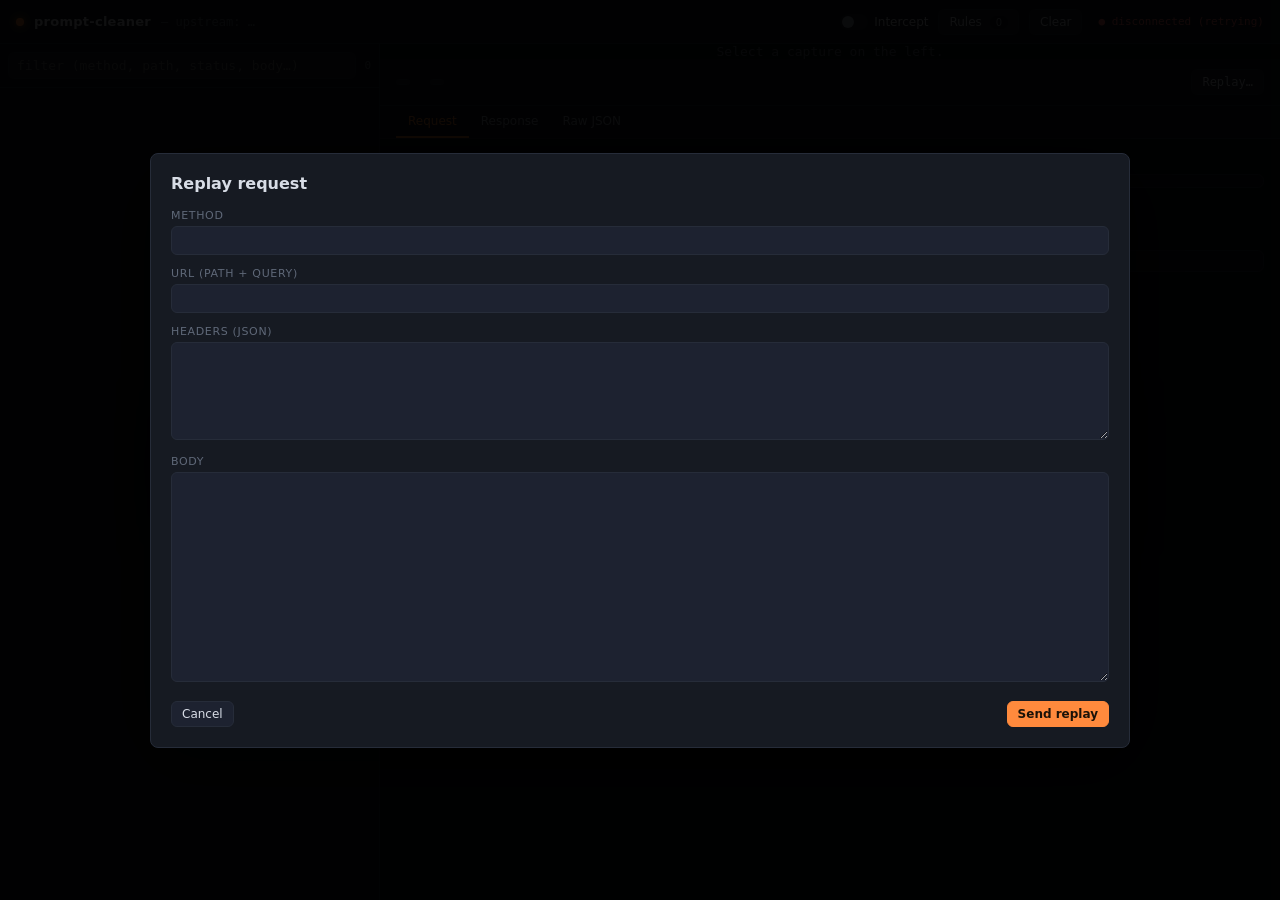
==== static/index.html @ 9fa51153 "Initial POC: Burp-like HTTP proxy for Claude Code Single-binary Go proxy that sits between Claude Co" ====
<!doctype html>
<html lang="en">
<head>
  <meta charset="utf-8">
  <meta name="viewport" content="width=device-width,initial-scale=1">
  <title>Prompt Cleaner — Claude Code Proxy</title>
  <link rel="stylesheet" href="style.css">
</head>
<body>

<header class="topbar">
  <div class="brand">
    <span class="dot"></span>
    <span class="title">prompt-cleaner</span>
    <span class="subtitle" id="upstream">— upstream: …</span>
  </div>
  <div class="toolbar">
    <label class="switch">
      <input type="checkbox" id="intercept-toggle">
      <span class="slider"></span>
      <span class="label">Intercept</span>
    </label>
    <button id="rules-btn" class="btn">Rules <span class="pill" id="rules-count">0</span></button>
    <button id="clear-btn" class="btn">Clear</button>
    <span class="status" id="conn-status">connecting…</span>
  </div>
</header>

<main class="main">
  <aside class="list-pane">
    <div class="list-toolbar">
      <input id="filter" class="filter" placeholder="filter (method, path, status, body…)">
      <span class="count" id="capture-count">0</span>
    </div>
    <ol id="captures" class="captures"></ol>
  </aside>

  <section class="detail-pane">
    <div class="empty" id="empty-pane">Select a capture on the left.</div>
    <div class="detail" id="detail-pane" hidden>
      <div class="detail-head">
        <span class="badge method" id="d-method"></span>
        <span class="d-url" id="d-url"></span>
        <span class="badge status" id="d-status"></span>
        <span class="d-time" id="d-time"></span>
        <span class="grow"></span>
        <button id="replay-btn" class="btn">Replay…</button>
      </div>
      <div class="tabs">
        <button data-tab="req" class="tab active">Request</button>
        <button data-tab="resp" class="tab">Response</button>
        <button data-tab="raw" class="tab">Raw JSON</button>
      </div>
      <div class="tab-content">
        <div class="tab-pane" id="tab-req">
          <h3>Request line</h3>
          <pre class="code line" id="req-line"></pre>
          <h3>Headers <span class="muted" id="req-headers-count"></span></h3>
          <table class="kv" id="req-headers"></table>
          <h3>Body <span class="muted" id="req-body-info"></span></h3>
          <pre class="code body" id="req-body"></pre>
        </div>
        <div class="tab-pane" id="tab-resp" hidden>
          <h3>Status</h3>
          <pre class="code line" id="resp-line"></pre>
          <h3>Headers <span class="muted" id="resp-headers-count"></span></h3>
          <table class="kv" id="resp-headers"></table>
          <h3>Body / Stream <span class="muted" id="resp-body-info"></span></h3>
          <pre class="code body" id="resp-body"></pre>
        </div>
        <div class="tab-pane" id="tab-raw" hidden>
          <pre class="code body" id="raw-json"></pre>
        </div>
      </div>
    </div>
  </section>
</main>

<!-- Intercept modal -->
<div class="modal" id="intercept-modal" hidden>
  <div class="modal-content wide">
    <div class="modal-head">
      <h2>Intercepted request</h2>
      <span class="modal-id" id="im-id"></span>
    </div>
    <div class="field">
      <label>URL (path + query)</label>
      <input type="text" id="im-url">
    </div>
    <div class="field">
      <label>Headers (JSON object: name → [values])</label>
      <textarea id="im-headers" rows="6" class="code"></textarea>
    </div>
    <div class="field">
      <label>Body</label>
      <textarea id="im-body" rows="16" class="code"></textarea>
    </div>
    <div class="modal-actions">
      <button id="im-drop" class="btn danger">Drop</button>
      <span class="grow"></span>
      <button id="im-forward-orig" class="btn">Forward unchanged</button>
      <button id="im-forward-mod" class="btn primary">Forward modified</button>
    </div>
  </div>
</div>

<!-- Rules modal -->
<div class="modal" id="rules-modal" hidden>
  <div class="modal-content wide">
    <div class="modal-head">
      <h2>Match &amp; Replace Rules</h2>
      <span class="muted">Regex applied at proxy time. Body rules apply per-chunk for streaming responses.</span>
    </div>
    <table class="rules-table" id="rules-table">
      <thead>
        <tr>
          <th></th><th>Name</th><th>Phase</th><th>Target</th><th>Header</th><th>Match (regex)</th><th>Replacement</th><th></th>
        </tr>
      </thead>
      <tbody id="rules-body"></tbody>
    </table>
    <div class="modal-actions">
      <button id="rules-add" class="btn">+ Add rule</button>
      <span class="grow"></span>
      <button id="rules-cancel" class="btn">Cancel</button>
      <button id="rules-save" class="btn primary">Save</button>
    </div>
  </div>
</div>

<!-- Replay modal -->
<div class="modal" id="replay-modal" hidden>
  <div class="modal-content wide">
    <div class="modal-head">
      <h2>Replay request</h2>
      <span class="modal-id" id="rm-from"></span>
    </div>
    <div class="field">
      <label>Method</label>
      <input type="text" id="rm-method">
    </div>
    <div class="field">
      <label>URL (path + query)</label>
      <input type="text" id="rm-url">
    </div>
    <div class="field">
      <label>Headers (JSON)</label>
      <textarea id="rm-headers" rows="6" class="code"></textarea>
    </div>
    <div class="field">
      <label>Body</label>
      <textarea id="rm-body" rows="14" class="code"></textarea>
    </div>
    <div class="modal-actions">
      <button id="rm-cancel" class="btn">Cancel</button>
      <span class="grow"></span>
      <button id="rm-send" class="btn primary">Send replay</button>
    </div>
  </div>
</div>

<div id="toast-container"></div>

<script src="app.js"></script>
</body>
</html>
---- static/style.css ----
:root {
  --bg: #0e1014;
  --bg-2: #161a22;
  --bg-3: #1d2230;
  --bg-hl: #2a3142;
  --fg: #d8dde6;
  --fg-2: #98a0b0;
  --fg-3: #5f6878;
  --accent: #ff8a3d;
  --accent-2: #ffb37a;
  --green: #65d68f;
  --red: #ff6b6b;
  --yellow: #ffcc66;
  --blue: #6db4ff;
  --purple: #b48bff;
  --border: #262c39;
  --radius: 6px;
  --mono: ui-monospace, "JetBrains Mono", "Fira Code", Menlo, Consolas, monospace;
  --sans: -apple-system, BlinkMacSystemFont, "Segoe UI", Inter, system-ui, sans-serif;
}

* { box-sizing: border-box; }

html, body {
  margin: 0;
  padding: 0;
  background: var(--bg);
  color: var(--fg);
  font-family: var(--sans);
  font-size: 13px;
  height: 100vh;
  overflow: hidden;
}

button, input, textarea, select {
  font-family: inherit;
  font-size: inherit;
  color: inherit;
}

a { color: var(--accent); }

/* ───────── Topbar ───────── */
.topbar {
  display: flex;
  align-items: center;
  justify-content: space-between;
  padding: 8px 16px;
  background: var(--bg-2);
  border-bottom: 1px solid var(--border);
  height: 44px;
}

.brand {
  display: flex;
  align-items: center;
  gap: 10px;
}

.brand .dot {
  width: 8px; height: 8px;
  border-radius: 50%;
  background: var(--accent);
  box-shadow: 0 0 8px var(--accent);
}

.brand .title {
  font-weight: 600;
  letter-spacing: 0.02em;
}

.brand .subtitle {
  color: var(--fg-3);
  font-family: var(--mono);
  font-size: 12px;
}

.toolbar {
  display: flex;
  align-items: center;
  gap: 10px;
}

.status {
  font-family: var(--mono);
  font-size: 11px;
  color: var(--fg-3);
  padding-left: 6px;
}
.status.ok { color: var(--green); }
.status.err { color: var(--red); }

.btn {
  background: var(--bg-3);
  color: var(--fg);
  border: 1px solid var(--border);
  padding: 5px 10px;
  border-radius: var(--radius);
  cursor: pointer;
  font-size: 12px;
  transition: background 80ms, border 80ms;
}
.btn:hover { background: var(--bg-hl); }
.btn.primary {
  background: var(--accent);
  color: #1a1208;
  border-color: var(--accent);
  font-weight: 600;
}
.btn.primary:hover { background: var(--accent-2); }
.btn.danger {
  background: transparent;
  color: var(--red);
  border-color: var(--red);
}
.btn.danger:hover { background: rgba(255,107,107,0.1); }

.pill {
  display: inline-block;
  min-width: 18px;
  padding: 1px 6px;
  margin-left: 4px;
  background: var(--bg-2);
  border-radius: 9px;
  font-size: 10px;
  color: var(--fg-2);
  text-align: center;
}

/* switch */
.switch {
  display: inline-flex;
  align-items: center;
  cursor: pointer;
  gap: 6px;
  user-select: none;
}
.switch input { display: none; }
.switch .slider {
  width: 28px; height: 16px;
  background: var(--bg-3);
  border-radius: 16px;
  position: relative;
  transition: background 120ms;
}
.switch .slider::after {
  content: "";
  width: 12px; height: 12px;
  background: var(--fg-2);
  border-radius: 50%;
  position: absolute;
  top: 2px; left: 2px;
  transition: transform 120ms, background 120ms;
}
.switch input:checked + .slider { background: var(--accent); }
.switch input:checked + .slider::after {
  transform: translateX(12px);
  background: #1a1208;
}
.switch .label { font-size: 12px; }

/* ───────── Main layout ───────── */
.main {
  display: grid;
  grid-template-columns: 380px 1fr;
  height: calc(100vh - 44px);
}

.list-pane {
  border-right: 1px solid var(--border);
  background: var(--bg-2);
  display: flex;
  flex-direction: column;
  overflow: hidden;
}

.list-toolbar {
  padding: 8px;
  border-bottom: 1px solid var(--border);
  display: flex;
  align-items: center;
  gap: 8px;
}

.filter {
  flex: 1;
  background: var(--bg-3);
  border: 1px solid var(--border);
  border-radius: var(--radius);
  padding: 5px 8px;
  outline: none;
  font-family: var(--mono);
}
.filter:focus { border-color: var(--accent); }

.count {
  font-family: var(--mono);
  color: var(--fg-3);
  font-size: 11px;
}

.captures {
  list-style: none;
  margin: 0;
  padding: 0;
  overflow-y: auto;
  flex: 1;
}

.captures li {
  padding: 8px 10px;
  border-bottom: 1px solid var(--border);
  cursor: pointer;
  font-family: var(--mono);
  font-size: 12px;
  display: grid;
  grid-template-columns: 50px 1fr 60px;
  gap: 8px;
  align-items: center;
  transition: background 60ms;
}

.captures li:hover { background: var(--bg-3); }
.captures li.selected { background: var(--bg-hl); }

.captures .method {
  color: var(--blue);
  font-weight: 600;
}

.captures .path {
  white-space: nowrap;
  overflow: hidden;
  text-overflow: ellipsis;
}

.captures .meta {
  font-size: 11px;
  color: var(--fg-3);
  text-align: right;
}

.captures .st-completed   { color: var(--green); }
.captures .st-streaming   { color: var(--blue); }
.captures .st-forwarded   { color: var(--blue); }
.captures .st-intercepted { color: var(--yellow); }
.captures .st-pending     { color: var(--fg-2); }
.captures .st-errored     { color: var(--red); }
.captures .st-dropped     { color: var(--fg-3); }
.captures li.modified::after {
  content: "✎";
  color: var(--accent);
  margin-left: 4px;
}
.captures li.replay::before {
  content: "↻ ";
  color: var(--purple);
}

/* ───────── Detail pane ───────── */
.detail-pane {
  background: var(--bg);
  overflow: hidden;
  display: flex;
  flex-direction: column;
}

.empty {
  margin: auto;
  color: var(--fg-3);
  font-family: var(--mono);
}

.detail {
  display: flex;
  flex-direction: column;
  height: 100%;
}

.detail-head {
  display: flex;
  align-items: center;
  gap: 10px;
  padding: 10px 16px;
  border-bottom: 1px solid var(--border);
  background: var(--bg-2);
  font-family: var(--mono);
}

.badge {
  padding: 2px 6px;
  border-radius: 3px;
  font-size: 11px;
  background: var(--bg-3);
  border: 1px solid var(--border);
}
.badge.method { color: var(--blue); }

.d-url {
  font-family: var(--mono);
  color: var(--fg);
  white-space: nowrap;
  overflow: hidden;
  text-overflow: ellipsis;
  max-width: 60%;
}

.d-time {
  color: var(--fg-3);
  font-size: 11px;
  font-family: var(--mono);
}

.grow { flex: 1; }

.tabs {
  display: flex;
  gap: 0;
  padding: 0 16px;
  border-bottom: 1px solid var(--border);
  background: var(--bg-2);
}

.tab {
  background: transparent;
  border: none;
  color: var(--fg-2);
  padding: 8px 12px;
  cursor: pointer;
  border-bottom: 2px solid transparent;
  font-size: 12px;
}
.tab:hover { color: var(--fg); }
.tab.active {
  color: var(--accent);
  border-bottom-color: var(--accent);
}

.tab-content {
  overflow-y: auto;
  flex: 1;
  padding: 16px;
}

.tab-pane h3 {
  margin: 12px 0 6px 0;
  font-size: 11px;
  text-transform: uppercase;
  letter-spacing: 0.08em;
  color: var(--fg-3);
}
.tab-pane h3:first-child { margin-top: 0; }

.code {
  font-family: var(--mono);
  font-size: 12px;
  background: var(--bg-2);
  border: 1px solid var(--border);
  border-radius: var(--radius);
  padding: 10px;
  margin: 0;
  white-space: pre-wrap;
  word-break: break-word;
  color: var(--fg);
  overflow-x: auto;
}
.code.line {
  padding: 6px 10px;
  white-space: nowrap;
  overflow-x: auto;
}
.code.body {
  max-height: 600px;
  overflow: auto;
}

.kv {
  width: 100%;
  border-collapse: collapse;
  font-family: var(--mono);
  font-size: 12px;
}
.kv td {
  padding: 3px 8px;
  border-bottom: 1px solid var(--border);
  vertical-align: top;
}
.kv td.k {
  color: var(--fg-2);
  white-space: nowrap;
  width: 1%;
}
.kv td.v {
  color: var(--fg);
  word-break: break-all;
}

.muted { color: var(--fg-3); font-size: 11px; font-weight: normal; font-family: var(--mono); margin-left: 6px; }

/* JSON syntax highlight (lightweight) */
.json-key   { color: var(--blue); }
.json-str   { color: var(--green); }
.json-num   { color: var(--yellow); }
.json-bool  { color: var(--purple); }
.json-null  { color: var(--fg-3); }

/* SSE event highlighting */
.sse-event-line  { color: var(--accent); }
.sse-data-line   { color: var(--fg); }
.sse-comment     { color: var(--fg-3); }

/* ───────── Modal ───────── */
.modal {
  position: fixed;
  inset: 0;
  background: rgba(0,0,0,0.6);
  display: flex;
  align-items: center;
  justify-content: center;
  z-index: 100;
}

.modal-content {
  background: var(--bg-2);
  border: 1px solid var(--border);
  border-radius: 8px;
  padding: 20px;
  width: 90%;
  max-width: 720px;
  max-height: 90vh;
  overflow-y: auto;
  box-shadow: 0 16px 64px rgba(0,0,0,0.5);
}
.modal-content.wide { max-width: 980px; }

.modal-head {
  display: flex;
  align-items: baseline;
  gap: 10px;
  margin-bottom: 16px;
}

.modal-head h2 {
  margin: 0;
  font-size: 16px;
}

.modal-id {
  font-family: var(--mono);
  font-size: 12px;
  color: var(--fg-3);
}

.field { margin-bottom: 12px; }
.field label {
  display: block;
  font-size: 11px;
  color: var(--fg-3);
  text-transform: uppercase;
  letter-spacing: 0.06em;
  margin-bottom: 4px;
}
.field input, .field textarea {
  width: 100%;
  background: var(--bg-3);
  border: 1px solid var(--border);
  border-radius: var(--radius);
  padding: 6px 8px;
  outline: none;
}
.field input:focus, .field textarea:focus { border-color: var(--accent); }
.field textarea.code { font-family: var(--mono); font-size: 12px; }

.modal-actions {
  display: flex;
  gap: 8px;
  margin-top: 16px;
  align-items: center;
}

/* Rules table */
.rules-table {
  width: 100%;
  border-collapse: collapse;
  font-family: var(--mono);
  font-size: 12px;
  margin-bottom: 8px;
}
.rules-table th, .rules-table td {
  padding: 6px 4px;
  border-bottom: 1px solid var(--border);
  text-align: left;
  vertical-align: top;
}
.rules-table th {
  color: var(--fg-3);
  font-weight: normal;
  font-size: 11px;
  text-transform: uppercase;
}
.rules-table input, .rules-table select {
  background: var(--bg-3);
  border: 1px solid var(--border);
  border-radius: 4px;
  padding: 3px 6px;
  width: 100%;
  outline: none;
}
.rules-table input:focus, .rules-table select:focus { border-color: var(--accent); }
.rules-table .icon-btn {
  background: transparent;
  border: none;
  color: var(--fg-3);
  cursor: pointer;
  padding: 4px 6px;
  font-size: 14px;
}
.rules-table .icon-btn:hover { color: var(--red); }

/* Toast */
#toast-container {
  position: fixed;
  bottom: 16px;
  right: 16px;
  display: flex;
  flex-direction: column;
  gap: 8px;
  z-index: 200;
}
.toast {
  background: var(--bg-2);
  border: 1px solid var(--border);
  border-left: 3px solid var(--accent);
  border-radius: var(--radius);
  padding: 8px 12px;
  font-family: var(--mono);
  font-size: 12px;
  min-width: 200px;
  animation: slideIn 200ms;
}
.toast.error { border-left-color: var(--red); }
.toast.ok    { border-left-color: var(--green); }
@keyframes slideIn { from { transform: translateX(20px); opacity: 0; } }

/* Scrollbar */
::-webkit-scrollbar { width: 10px; height: 10px; }
::-webkit-scrollbar-track { background: var(--bg); }
::-webkit-scrollbar-thumb { background: var(--bg-3); border-radius: 5px; }
::-webkit-scrollbar-thumb:hover { background: var(--bg-hl); }
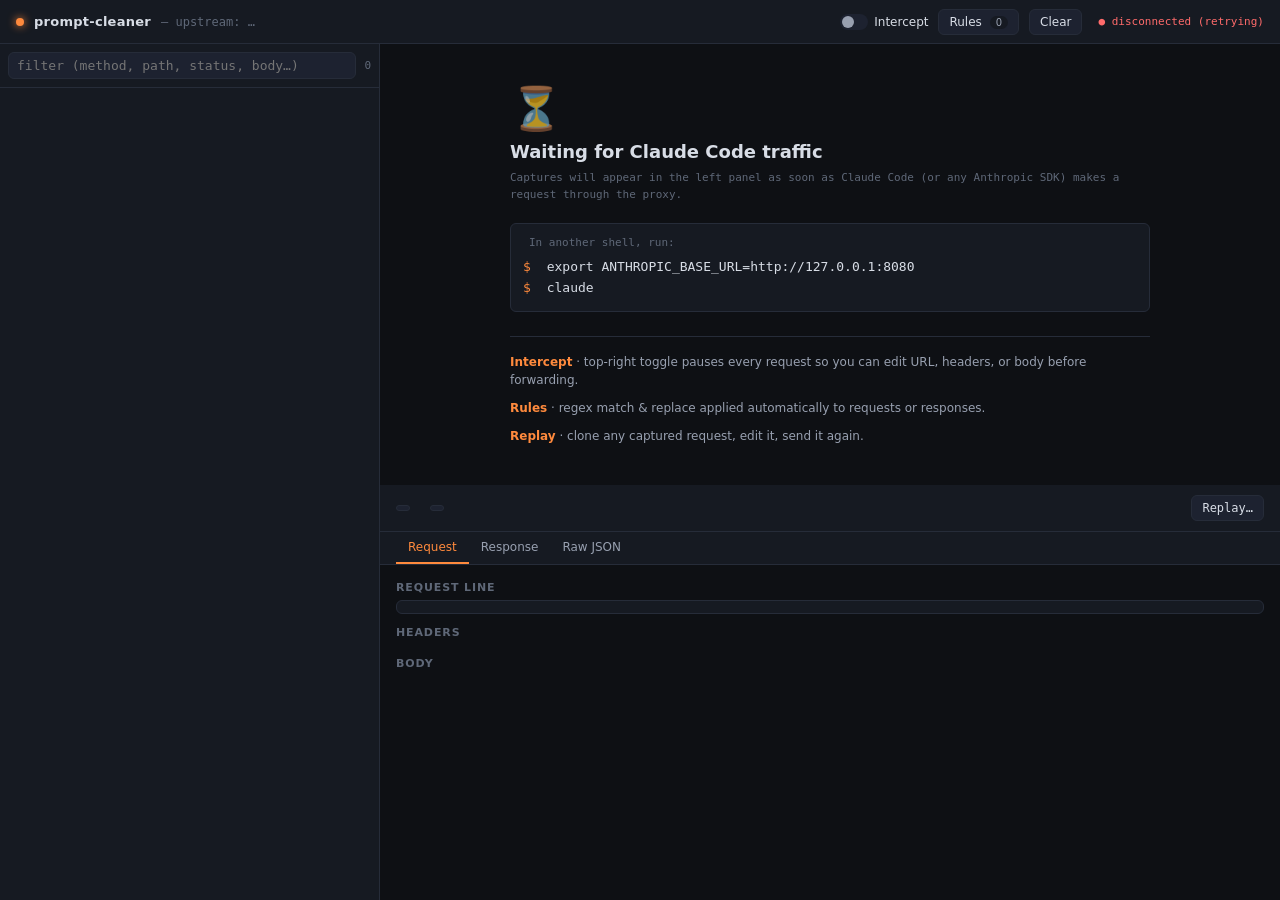
==== commit 534e15e9: "Structured Messages-body editor + empty-state polish The intercept and replay modals now decompose A" ====
--- a/static/index.html
+++ b/static/index.html
@@ -36,7 +36,23 @@
   </aside>
 
   <section class="detail-pane">
-    <div class="empty" id="empty-pane">Select a capture on the left.</div>
+    <div class="empty" id="empty-pane">
+      <div class="empty-inner">
+        <div class="empty-icon">⏳</div>
+        <h2>Waiting for Claude Code traffic</h2>
+        <p class="muted">Captures will appear in the left panel as soon as Claude Code (or any Anthropic SDK) makes a request through the proxy.</p>
+        <div class="empty-cmd">
+          <span class="muted">In another shell, run:</span>
+          <pre class="code line"><span class="empty-prompt">$</span> export ANTHROPIC_BASE_URL=<span id="empty-proxy-url">http://127.0.0.1:8080</span>
+<span class="empty-prompt">$</span> claude</pre>
+        </div>
+        <div class="empty-hints">
+          <div class="hint"><b>Intercept</b> · top-right toggle pauses every request so you can edit URL, headers, or body before forwarding.</div>
+          <div class="hint"><b>Rules</b> · regex match &amp; replace applied automatically to requests or responses.</div>
+          <div class="hint"><b>Replay</b> · clone any captured request, edit it, send it again.</div>
+        </div>
+      </div>
+    </div>
     <div class="detail" id="detail-pane" hidden>
       <div class="detail-head">
         <span class="badge method" id="d-method"></span>
@@ -58,7 +74,7 @@
           <h3>Headers <span class="muted" id="req-headers-count"></span></h3>
           <table class="kv" id="req-headers"></table>
           <h3>Body <span class="muted" id="req-body-info"></span></h3>
-          <pre class="code body" id="req-body"></pre>
+          <div id="req-body-structured" class="body-view"></div>
         </div>
         <div class="tab-pane" id="tab-resp" hidden>
           <h3>Status</h3>
@@ -78,28 +94,87 @@
 
 <!-- Intercept modal -->
 <div class="modal" id="intercept-modal" hidden>
-  <div class="modal-content wide">
+  <div class="modal-content fullscreen">
     <div class="modal-head">
       <h2>Intercepted request</h2>
       <span class="modal-id" id="im-id"></span>
-    </div>
-    <div class="field">
-      <label>URL (path + query)</label>
-      <input type="text" id="im-url">
-    </div>
-    <div class="field">
-      <label>Headers (JSON object: name → [values])</label>
-      <textarea id="im-headers" rows="6" class="code"></textarea>
-    </div>
-    <div class="field">
-      <label>Body</label>
-      <textarea id="im-body" rows="16" class="code"></textarea>
-    </div>
+      <span class="grow"></span>
+      <div class="view-tabs" data-target="im">
+        <button class="view-tab active" data-view="structured">Structured</button>
+        <button class="view-tab" data-view="raw">Raw JSON</button>
+      </div>
+    </div>
+
+    <div class="modal-body-scroll">
+      <div class="field">
+        <label>URL (path + query)</label>
+        <input type="text" id="im-url">
+      </div>
+
+      <details class="collapsible">
+        <summary>Headers <span class="muted" id="im-headers-summary"></span></summary>
+        <textarea id="im-headers" rows="6" class="code"></textarea>
+      </details>
+
+      <div id="im-structured" class="body-editor"></div>
+      <div id="im-raw" class="body-editor" hidden>
+        <label>Body (raw JSON)</label>
+        <textarea id="im-body" rows="30" class="code"></textarea>
+      </div>
+    </div>
+
     <div class="modal-actions">
       <button id="im-drop" class="btn danger">Drop</button>
       <span class="grow"></span>
+      <span class="muted" id="im-validation"></span>
       <button id="im-forward-orig" class="btn">Forward unchanged</button>
       <button id="im-forward-mod" class="btn primary">Forward modified</button>
+    </div>
+  </div>
+</div>
+
+<!-- Replay modal -->
+<div class="modal" id="replay-modal" hidden>
+  <div class="modal-content fullscreen">
+    <div class="modal-head">
+      <h2>Replay request</h2>
+      <span class="modal-id" id="rm-from"></span>
+      <span class="grow"></span>
+      <div class="view-tabs" data-target="rm">
+        <button class="view-tab active" data-view="structured">Structured</button>
+        <button class="view-tab" data-view="raw">Raw JSON</button>
+      </div>
+    </div>
+
+    <div class="modal-body-scroll">
+      <div class="field-row">
+        <div class="field">
+          <label>Method</label>
+          <input type="text" id="rm-method">
+        </div>
+        <div class="field grow">
+          <label>URL (path + query)</label>
+          <input type="text" id="rm-url">
+        </div>
+      </div>
+
+      <details class="collapsible">
+        <summary>Headers <span class="muted" id="rm-headers-summary"></span></summary>
+        <textarea id="rm-headers" rows="6" class="code"></textarea>
+      </details>
+
+      <div id="rm-structured" class="body-editor"></div>
+      <div id="rm-raw" class="body-editor" hidden>
+        <label>Body (raw JSON)</label>
+        <textarea id="rm-body" rows="30" class="code"></textarea>
+      </div>
+    </div>
+
+    <div class="modal-actions">
+      <button id="rm-cancel" class="btn">Cancel</button>
+      <span class="grow"></span>
+      <span class="muted" id="rm-validation"></span>
+      <button id="rm-send" class="btn primary">Send replay</button>
     </div>
   </div>
 </div>
@@ -128,37 +203,6 @@
   </div>
 </div>
 
-<!-- Replay modal -->
-<div class="modal" id="replay-modal" hidden>
-  <div class="modal-content wide">
-    <div class="modal-head">
-      <h2>Replay request</h2>
-      <span class="modal-id" id="rm-from"></span>
-    </div>
-    <div class="field">
-      <label>Method</label>
-      <input type="text" id="rm-method">
-    </div>
-    <div class="field">
-      <label>URL (path + query)</label>
-      <input type="text" id="rm-url">
-    </div>
-    <div class="field">
-      <label>Headers (JSON)</label>
-      <textarea id="rm-headers" rows="6" class="code"></textarea>
-    </div>
-    <div class="field">
-      <label>Body</label>
-      <textarea id="rm-body" rows="14" class="code"></textarea>
-    </div>
-    <div class="modal-actions">
-      <button id="rm-cancel" class="btn">Cancel</button>
-      <span class="grow"></span>
-      <button id="rm-send" class="btn primary">Send replay</button>
-    </div>
-  </div>
-</div>
-
 <div id="toast-container"></div>
 
 <script src="app.js"></script>
--- a/static/style.css
+++ b/static/style.css
@@ -267,9 +267,59 @@
 
 .empty {
   margin: auto;
-  color: var(--fg-3);
-  font-family: var(--mono);
-}
+  color: var(--fg-2);
+  display: flex;
+  align-items: center;
+  justify-content: center;
+  padding: 40px;
+}
+.empty-inner {
+  max-width: 640px;
+  text-align: left;
+}
+.empty-icon {
+  font-size: 42px;
+  margin-bottom: 8px;
+  opacity: 0.7;
+}
+.empty-inner h2 {
+  margin: 0 0 8px 0;
+  font-size: 18px;
+  font-weight: 600;
+  color: var(--fg);
+}
+.empty-inner p { margin: 0 0 20px 0; line-height: 1.5; }
+.empty-cmd {
+  background: var(--bg-2);
+  border: 1px solid var(--border);
+  border-radius: var(--radius);
+  padding: 12px;
+  margin-bottom: 24px;
+}
+.empty-cmd .muted { display: block; margin-bottom: 8px; font-size: 11px; }
+.empty-cmd pre.code {
+  margin: 0;
+  background: transparent;
+  border: none;
+  padding: 0;
+  white-space: pre;
+  line-height: 1.6;
+  font-size: 13px;
+}
+.empty-prompt { color: var(--accent); user-select: none; margin-right: 8px; }
+.empty-hints {
+  display: flex;
+  flex-direction: column;
+  gap: 10px;
+  border-top: 1px solid var(--border);
+  padding-top: 16px;
+}
+.empty-hints .hint {
+  font-size: 12px;
+  color: var(--fg-2);
+  line-height: 1.5;
+}
+.empty-hints .hint b { color: var(--accent); font-weight: 600; }
 
 .detail {
   display: flex;
@@ -419,6 +469,7 @@
   justify-content: center;
   z-index: 100;
 }
+.modal[hidden] { display: none; }
 
 .modal-content {
   background: var(--bg-2);
@@ -432,6 +483,338 @@
   box-shadow: 0 16px 64px rgba(0,0,0,0.5);
 }
 .modal-content.wide { max-width: 980px; }
+.modal-content.fullscreen {
+  width: 96vw;
+  max-width: 1400px;
+  height: 94vh;
+  max-height: 94vh;
+  display: flex;
+  flex-direction: column;
+  padding: 16px 20px;
+  overflow: hidden;
+}
+.modal-content.fullscreen .modal-body-scroll {
+  flex: 1;
+  overflow-y: auto;
+  margin: 0 -20px;
+  padding: 0 20px;
+}
+.modal-content.fullscreen .modal-head {
+  margin-bottom: 12px;
+  flex-shrink: 0;
+}
+.modal-content.fullscreen .modal-actions {
+  margin-top: 12px;
+  padding-top: 12px;
+  border-top: 1px solid var(--border);
+  flex-shrink: 0;
+}
+
+.view-tabs {
+  display: inline-flex;
+  background: var(--bg-3);
+  border-radius: var(--radius);
+  padding: 2px;
+}
+.view-tab {
+  background: transparent;
+  border: none;
+  color: var(--fg-2);
+  padding: 4px 12px;
+  border-radius: 4px;
+  cursor: pointer;
+  font-size: 12px;
+}
+.view-tab:hover { color: var(--fg); }
+.view-tab.active {
+  background: var(--accent);
+  color: #1a1208;
+  font-weight: 600;
+}
+
+.field-row {
+  display: flex;
+  gap: 12px;
+  align-items: flex-end;
+}
+.field-row .field { margin-bottom: 12px; }
+.field-row .field.grow { flex: 1; }
+
+/* ───────── Structured body editor ───────── */
+.body-editor {
+  display: flex;
+  flex-direction: column;
+  gap: 12px;
+}
+
+.body-meta {
+  display: grid;
+  grid-template-columns: 2fr 1fr 1fr 1fr;
+  gap: 10px;
+  background: var(--bg-3);
+  border: 1px solid var(--border);
+  border-radius: var(--radius);
+  padding: 10px;
+}
+.body-meta label {
+  display: flex;
+  flex-direction: column;
+  gap: 4px;
+  font-size: 11px;
+  color: var(--fg-3);
+  text-transform: uppercase;
+  letter-spacing: 0.06em;
+}
+.body-meta input[type=text],
+.body-meta input[type=number] {
+  background: var(--bg-2);
+  border: 1px solid var(--border);
+  border-radius: 4px;
+  padding: 4px 6px;
+  outline: none;
+  font-family: var(--mono);
+  font-size: 12px;
+}
+.body-meta input:focus { border-color: var(--accent); }
+.body-meta label.inline {
+  flex-direction: row;
+  align-items: center;
+  gap: 6px;
+  text-transform: none;
+  letter-spacing: 0;
+  font-size: 12px;
+  color: var(--fg);
+}
+
+.collapsible {
+  background: var(--bg-3);
+  border: 1px solid var(--border);
+  border-radius: var(--radius);
+  margin-bottom: 12px;
+}
+.collapsible > summary {
+  padding: 8px 12px;
+  cursor: pointer;
+  font-size: 12px;
+  font-weight: 600;
+  user-select: none;
+  list-style: none;
+  display: flex;
+  align-items: center;
+  gap: 8px;
+}
+.collapsible > summary::-webkit-details-marker { display: none; }
+.collapsible > summary::before {
+  content: "▸";
+  color: var(--fg-3);
+  transition: transform 100ms;
+  font-size: 10px;
+  width: 10px;
+}
+.collapsible[open] > summary::before { transform: rotate(90deg); }
+.collapsible[open] > summary { border-bottom: 1px solid var(--border); }
+.collapsible > *:not(summary) {
+  padding: 12px;
+}
+.collapsible textarea {
+  width: 100%;
+  background: var(--bg-2);
+  border: 1px solid var(--border);
+  border-radius: 4px;
+  padding: 6px 8px;
+  outline: none;
+  resize: vertical;
+}
+.collapsible textarea:focus { border-color: var(--accent); }
+
+.system-blocks { display: flex; flex-direction: column; gap: 10px; }
+.system-block {
+  background: var(--bg-2);
+  border: 1px solid var(--border);
+  border-radius: 4px;
+  padding: 8px;
+}
+.system-block-head {
+  display: flex;
+  justify-content: space-between;
+  align-items: center;
+  margin-bottom: 6px;
+  font-size: 11px;
+  color: var(--fg-3);
+  font-family: var(--mono);
+}
+.system-block textarea {
+  width: 100%;
+  background: transparent;
+  border: none;
+  font-family: var(--mono);
+  font-size: 12px;
+  color: var(--fg);
+  outline: none;
+  resize: vertical;
+  min-height: 60px;
+}
+
+.messages-list { display: flex; flex-direction: column; gap: 12px; }
+
+.message-card {
+  background: var(--bg-2);
+  border: 1px solid var(--border);
+  border-radius: var(--radius);
+  overflow: hidden;
+}
+.message-card[data-role="user"] { border-left: 3px solid var(--blue); }
+.message-card[data-role="assistant"] { border-left: 3px solid var(--accent); }
+.message-card[data-role="system"] { border-left: 3px solid var(--purple); }
+
+.message-head {
+  display: flex;
+  align-items: center;
+  gap: 8px;
+  padding: 6px 10px;
+  background: var(--bg-3);
+  border-bottom: 1px solid var(--border);
+  font-family: var(--mono);
+  font-size: 11px;
+}
+.message-role {
+  font-weight: 600;
+  text-transform: uppercase;
+  letter-spacing: 0.06em;
+}
+.message-card[data-role="user"] .message-role { color: var(--blue); }
+.message-card[data-role="assistant"] .message-role { color: var(--accent); }
+.message-summary { color: var(--fg-3); }
+.message-actions { display: flex; gap: 4px; margin-left: auto; }
+.icon-btn {
+  background: transparent;
+  border: 1px solid var(--border);
+  color: var(--fg-2);
+  cursor: pointer;
+  padding: 2px 7px;
+  font-size: 11px;
+  border-radius: 4px;
+}
+.icon-btn:hover { color: var(--fg); background: var(--bg-hl); }
+.icon-btn.danger:hover { color: var(--red); border-color: var(--red); }
+
+.message-body { padding: 8px 10px; display: flex; flex-direction: column; gap: 8px; }
+
+.content-block {
+  background: var(--bg-3);
+  border: 1px solid var(--border);
+  border-radius: 4px;
+  overflow: hidden;
+}
+.content-block-head {
+  padding: 4px 8px;
+  background: var(--bg);
+  border-bottom: 1px solid var(--border);
+  font-family: var(--mono);
+  font-size: 10px;
+  color: var(--fg-3);
+  display: flex;
+  align-items: center;
+  gap: 6px;
+}
+.content-block-type {
+  font-weight: 600;
+  text-transform: uppercase;
+  letter-spacing: 0.04em;
+}
+.content-block-text {
+  color: var(--blue);
+}
+.content-block-tool_use {
+  color: var(--yellow);
+}
+.content-block-tool_result {
+  color: var(--green);
+}
+.content-block-thinking, .content-block-redacted_thinking {
+  color: var(--purple);
+}
+.content-block textarea {
+  width: 100%;
+  background: var(--bg-2);
+  border: none;
+  padding: 8px;
+  outline: none;
+  font-family: var(--mono);
+  font-size: 12px;
+  color: var(--fg);
+  resize: vertical;
+  min-height: 80px;
+  line-height: 1.45;
+}
+.content-block .raw-json {
+  background: var(--bg-2);
+  padding: 8px;
+  font-family: var(--mono);
+  font-size: 11px;
+  white-space: pre-wrap;
+  word-break: break-word;
+  max-height: 220px;
+  overflow: auto;
+  color: var(--fg-2);
+}
+.content-block .raw-edit {
+  width: 100%;
+  background: var(--bg-2);
+  border: none;
+  padding: 8px;
+  outline: none;
+  font-family: var(--mono);
+  font-size: 11px;
+  color: var(--fg-2);
+  resize: vertical;
+  min-height: 120px;
+}
+.content-block details summary {
+  padding: 4px 8px;
+  cursor: pointer;
+  font-size: 11px;
+  color: var(--fg-3);
+  list-style: none;
+}
+.content-block details summary::before {
+  content: "▸ ";
+}
+.content-block details[open] summary::before {
+  content: "▾ ";
+}
+
+.add-message-row {
+  display: flex;
+  gap: 6px;
+  margin-top: 4px;
+}
+
+.body-editor .raw-json-area {
+  width: 100%;
+  font-family: var(--mono);
+  font-size: 12px;
+  background: var(--bg-2);
+  border: 1px solid var(--border);
+  border-radius: var(--radius);
+  padding: 10px;
+  outline: none;
+  resize: vertical;
+}
+
+.body-view { display: flex; flex-direction: column; gap: 8px; }
+.body-view .collapsible { margin-bottom: 0; }
+.body-view .read-only-text {
+  background: var(--bg-2);
+  border: 1px solid var(--border);
+  border-radius: 4px;
+  padding: 8px;
+  font-family: var(--mono);
+  font-size: 12px;
+  white-space: pre-wrap;
+  word-break: break-word;
+  color: var(--fg);
+}
 
 .modal-head {
   display: flex;
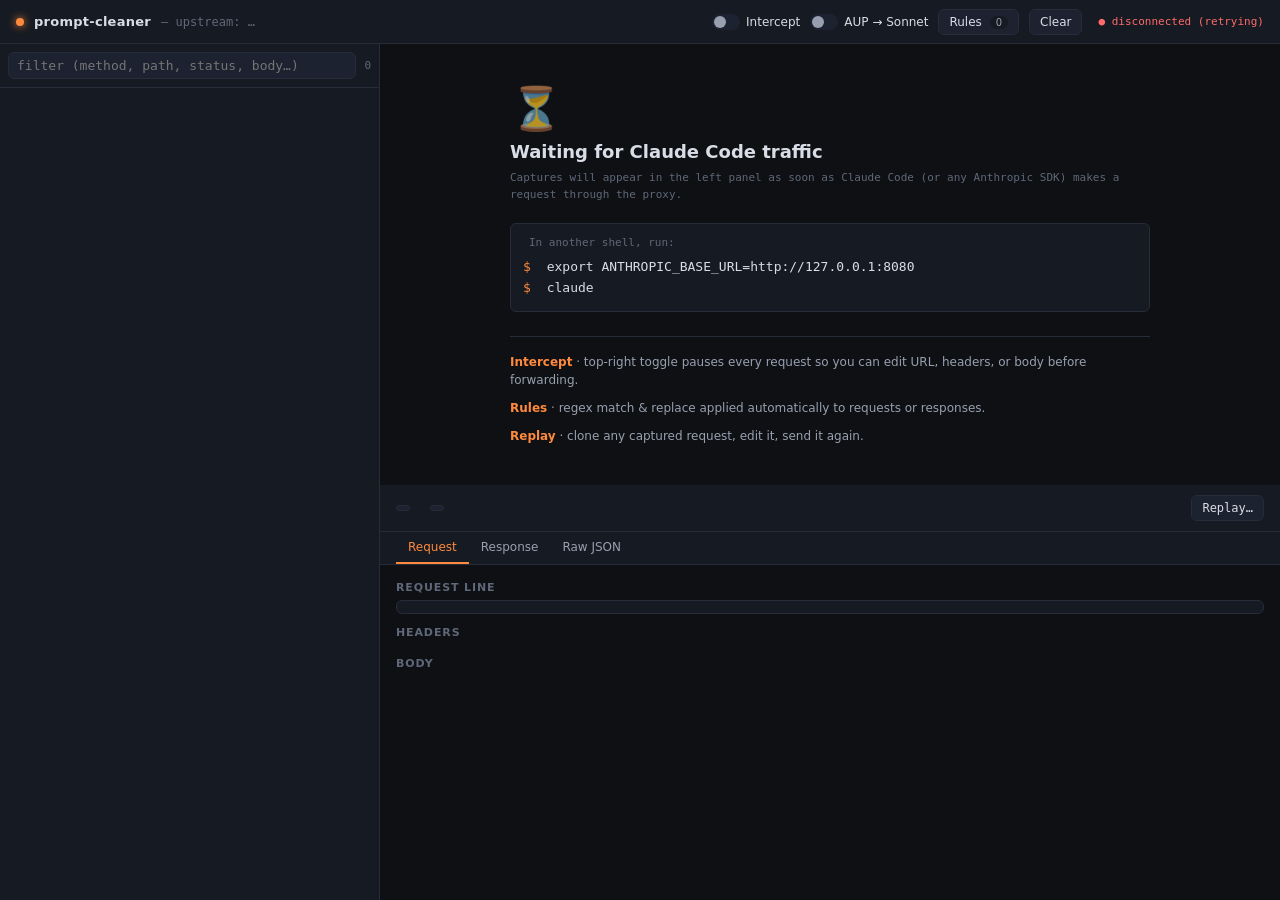
==== commit a12036a1: "Auto-fallback to Sonnet 4.6 on AUP refusal + UI polish When Anthropic's classifier returns stop_reas" ====
--- a/static/index.html
+++ b/static/index.html
@@ -19,6 +19,11 @@
       <input type="checkbox" id="intercept-toggle">
       <span class="slider"></span>
       <span class="label">Intercept</span>
+    </label>
+    <label class="switch" title="On AUP refusal, retry once with Sonnet 4.6">
+      <input type="checkbox" id="fallback-toggle">
+      <span class="slider"></span>
+      <span class="label">AUP → <span id="fallback-model-label">Sonnet</span></span>
     </label>
     <button id="rules-btn" class="btn">Rules <span class="pill" id="rules-count">0</span></button>
     <button id="clear-btn" class="btn">Clear</button>
--- a/static/style.css
+++ b/static/style.css
@@ -208,16 +208,43 @@
 }
 
 .captures li {
-  padding: 8px 10px;
+  padding: 5px 10px;
   border-bottom: 1px solid var(--border);
   cursor: pointer;
   font-family: var(--mono);
   font-size: 12px;
   display: grid;
-  grid-template-columns: 50px 1fr 60px;
-  gap: 8px;
+  grid-template-columns: 44px 1fr auto;
+  grid-template-rows: auto auto;
+  gap: 0 8px;
   align-items: center;
   transition: background 60ms;
+  line-height: 1.35;
+}
+.captures li .method {
+  grid-column: 1;
+  grid-row: 1 / span 2;
+  align-self: center;
+}
+.captures li .path {
+  grid-column: 2;
+  grid-row: 1;
+}
+.captures li .meta {
+  grid-column: 3;
+  grid-row: 1;
+  font-size: 11px;
+  text-align: right;
+  white-space: nowrap;
+}
+.captures li .sub {
+  grid-column: 2 / span 2;
+  grid-row: 2;
+  font-size: 10px;
+  color: var(--fg-3);
+  white-space: nowrap;
+  overflow: hidden;
+  text-overflow: ellipsis;
 }
 
 .captures li:hover { background: var(--bg-3); }
@@ -235,9 +262,7 @@
 }
 
 .captures .meta {
-  font-size: 11px;
-  color: var(--fg-3);
-  text-align: right;
+  color: var(--fg-3);
 }
 
 .captures .st-completed   { color: var(--green); }
@@ -247,6 +272,39 @@
 .captures .st-pending     { color: var(--fg-2); }
 .captures .st-errored     { color: var(--red); }
 .captures .st-dropped     { color: var(--fg-3); }
+.captures .st-aup_refused { color: var(--red); font-weight: 600; }
+
+/* AUP refusal: bright red background tint, left bar */
+.captures li.aup-refused {
+  background: rgba(255, 107, 107, 0.10);
+  border-left: 3px solid var(--red);
+}
+.captures li.aup-refused .method { color: var(--red); }
+.captures li.aup-refused.selected { background: rgba(255, 107, 107, 0.22); }
+
+/* Fallback that succeeded: amber/orange tint */
+.captures li.fallback-saved {
+  background: rgba(255, 179, 122, 0.08);
+  border-left: 3px solid var(--accent);
+}
+.captures li.fallback-saved .method { color: var(--accent); }
+.captures li.fallback-saved.selected { background: rgba(255, 179, 122, 0.20); }
+.captures li.fallback-saved::before {
+  content: "⤴ ";
+  color: var(--accent);
+}
+/* Fallback that itself failed (4xx/5xx or Sonnet also refused): purple tint */
+.captures li.fallback-failed {
+  background: rgba(180, 139, 255, 0.08);
+  border-left: 3px solid var(--purple);
+}
+.captures li.fallback-failed .method { color: var(--purple); }
+.captures li.fallback-failed.selected { background: rgba(180, 139, 255, 0.20); }
+.captures li.fallback-failed::before {
+  content: "⤴ ";
+  color: var(--purple);
+}
+
 .captures li.modified::after {
   content: "✎";
   color: var(--accent);
@@ -424,6 +482,27 @@
   overflow: auto;
 }
 
+.header-controls {
+  display: flex;
+  gap: 6px;
+  margin-bottom: 6px;
+}
+.btn-tiny {
+  background: var(--bg-3);
+  border: 1px solid var(--border);
+  color: var(--fg-2);
+  font-size: 10px;
+  padding: 2px 7px;
+  border-radius: 3px;
+  cursor: pointer;
+  font-family: var(--mono);
+}
+.btn-tiny:hover { background: var(--bg-hl); color: var(--fg); }
+.kv td.v.secret {
+  color: var(--yellow);
+  font-style: italic;
+  user-select: none;
+}
 .kv {
   width: 100%;
   border-collapse: collapse;
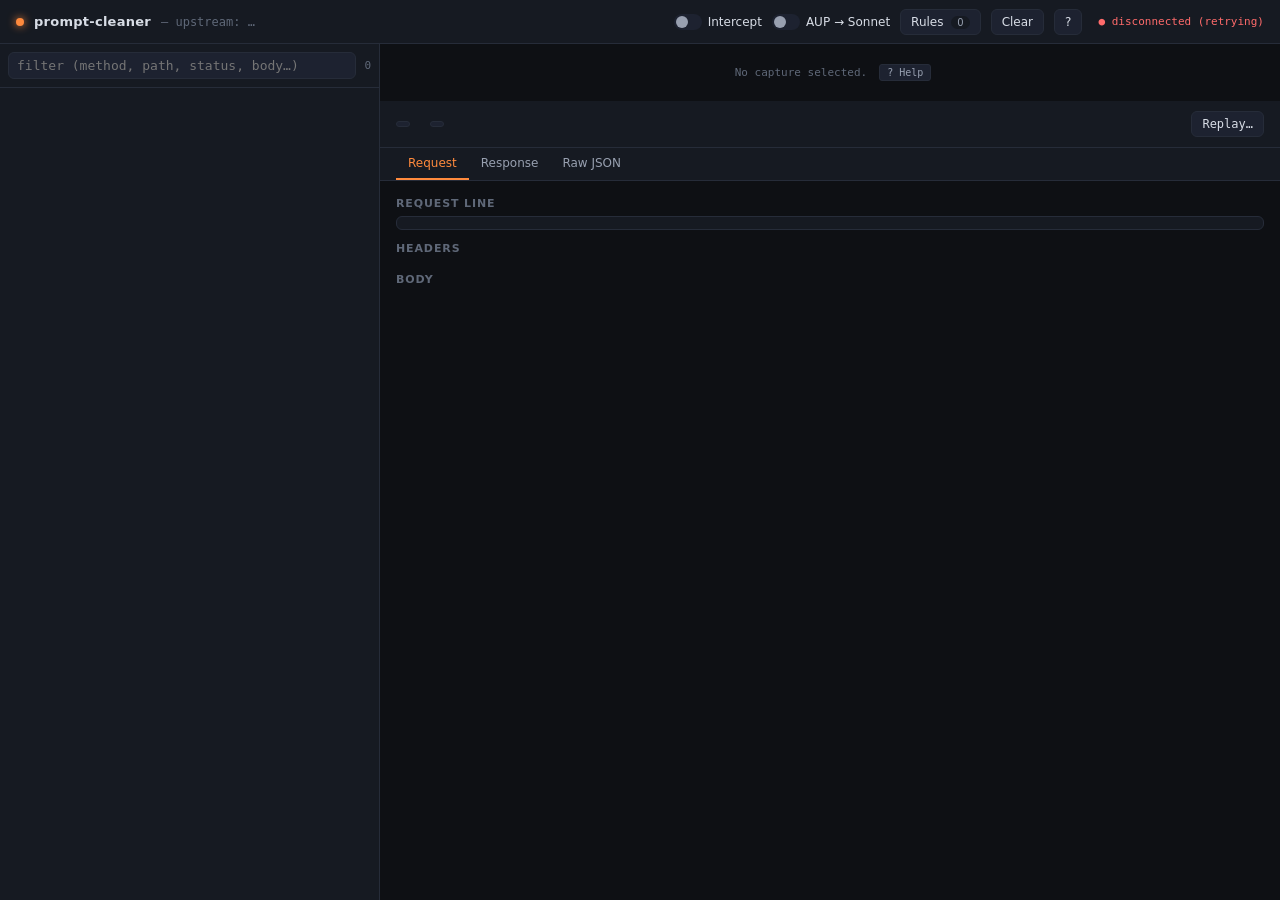
==== commit 9e3e6284: "UI polish: timestamps, Help modal, compact empty state; -rules-file flag UI changes:   - Each captur" ====
--- a/static/index.html
+++ b/static/index.html
@@ -27,6 +27,7 @@
     </label>
     <button id="rules-btn" class="btn">Rules <span class="pill" id="rules-count">0</span></button>
     <button id="clear-btn" class="btn">Clear</button>
+    <button id="help-btn" class="btn" title="Help">?</button>
     <span class="status" id="conn-status">connecting…</span>
   </div>
 </header>
@@ -42,20 +43,9 @@
 
   <section class="detail-pane">
     <div class="empty" id="empty-pane">
-      <div class="empty-inner">
-        <div class="empty-icon">⏳</div>
-        <h2>Waiting for Claude Code traffic</h2>
-        <p class="muted">Captures will appear in the left panel as soon as Claude Code (or any Anthropic SDK) makes a request through the proxy.</p>
-        <div class="empty-cmd">
-          <span class="muted">In another shell, run:</span>
-          <pre class="code line"><span class="empty-prompt">$</span> export ANTHROPIC_BASE_URL=<span id="empty-proxy-url">http://127.0.0.1:8080</span>
-<span class="empty-prompt">$</span> claude</pre>
-        </div>
-        <div class="empty-hints">
-          <div class="hint"><b>Intercept</b> · top-right toggle pauses every request so you can edit URL, headers, or body before forwarding.</div>
-          <div class="hint"><b>Rules</b> · regex match &amp; replace applied automatically to requests or responses.</div>
-          <div class="hint"><b>Replay</b> · clone any captured request, edit it, send it again.</div>
-        </div>
+      <div class="empty-mini">
+        <span class="muted">No capture selected.</span>
+        <button id="empty-help" class="btn-tiny">? Help</button>
       </div>
     </div>
     <div class="detail" id="detail-pane" hidden>
@@ -184,6 +174,45 @@
   </div>
 </div>
 
+<!-- Help modal -->
+<div class="modal" id="help-modal" hidden>
+  <div class="modal-content">
+    <div class="modal-head">
+      <h2>prompt-cleaner</h2>
+      <span class="muted">a tiny Burp Suite for Claude Code</span>
+    </div>
+    <h3 class="section">Getting started</h3>
+    <p class="muted">Point Claude Code (or any Anthropic SDK) at the proxy. In another shell:</p>
+    <pre class="code line"><span class="empty-prompt">$</span> export ANTHROPIC_BASE_URL=<span id="help-proxy-url">http://127.0.0.1:8080</span>
+<span class="empty-prompt">$</span> claude</pre>
+
+    <h3 class="section">What the buttons do</h3>
+    <div class="empty-hints">
+      <div class="hint"><b>Intercept</b> · pause every request, edit URL/headers/body, then forward or drop.</div>
+      <div class="hint"><b>AUP → Sonnet</b> · auto-retry once with Sonnet 4.6 when the classifier refuses the request. <span class="muted">(One retry only; if Sonnet also refuses, the refusal is forwarded.)</span></div>
+      <div class="hint"><b>Rules</b> · regex match &amp; replace applied automatically to request or response.</div>
+      <div class="hint"><b>Replay</b> · clone any captured request, edit, re-send.</div>
+      <div class="hint"><b>Clear</b> · wipe all captures from memory.</div>
+    </div>
+
+    <h3 class="section">List item legend</h3>
+    <div class="empty-hints">
+      <div class="hint"><span class="legend-swatch swatch-ok"></span> normal completed</div>
+      <div class="hint"><span class="legend-swatch swatch-aup"></span> refused by AUP classifier</div>
+      <div class="hint"><span class="legend-swatch swatch-fallback"></span> AUP fallback retry that succeeded (Sonnet served it)</div>
+      <div class="hint"><span class="legend-swatch swatch-fail"></span> AUP fallback retry that itself failed (Sonnet refused / error)</div>
+      <div class="hint">✎ = request body or headers were modified by you or by a rule</div>
+      <div class="hint">↻ = manual replay</div>
+      <div class="hint">⤴ = AUP fallback retry</div>
+    </div>
+
+    <div class="modal-actions">
+      <span class="grow"></span>
+      <button id="help-close" class="btn primary">Close</button>
+    </div>
+  </div>
+</div>
+
 <!-- Rules modal -->
 <div class="modal" id="rules-modal" hidden>
   <div class="modal-content wide">
--- a/static/style.css
+++ b/static/style.css
@@ -329,7 +329,14 @@
   display: flex;
   align-items: center;
   justify-content: center;
-  padding: 40px;
+  padding: 20px;
+}
+.empty-mini {
+  display: flex;
+  align-items: center;
+  gap: 12px;
+  font-family: var(--mono);
+  font-size: 12px;
 }
 .empty-inner {
   max-width: 640px;
@@ -379,6 +386,31 @@
 }
 .empty-hints .hint b { color: var(--accent); font-weight: 600; }
 
+/* Help modal section headings + legend swatches */
+h3.section {
+  margin: 18px 0 6px 0;
+  font-size: 11px;
+  color: var(--fg-3);
+  text-transform: uppercase;
+  letter-spacing: 0.08em;
+  border-top: 1px solid var(--border);
+  padding-top: 12px;
+}
+h3.section:first-of-type { border-top: none; padding-top: 0; }
+
+.legend-swatch {
+  display: inline-block;
+  width: 14px;
+  height: 14px;
+  border-radius: 3px;
+  margin-right: 6px;
+  vertical-align: middle;
+}
+.swatch-ok       { background: rgba(101, 214, 143, 0.4); border-left: 3px solid var(--green); }
+.swatch-aup      { background: rgba(255, 107, 107, 0.4); border-left: 3px solid var(--red); }
+.swatch-fallback { background: rgba(255, 179, 122, 0.4); border-left: 3px solid var(--accent); }
+.swatch-fail     { background: rgba(180, 139, 255, 0.4); border-left: 3px solid var(--purple); }
+
 .detail {
   display: flex;
   flex-direction: column;
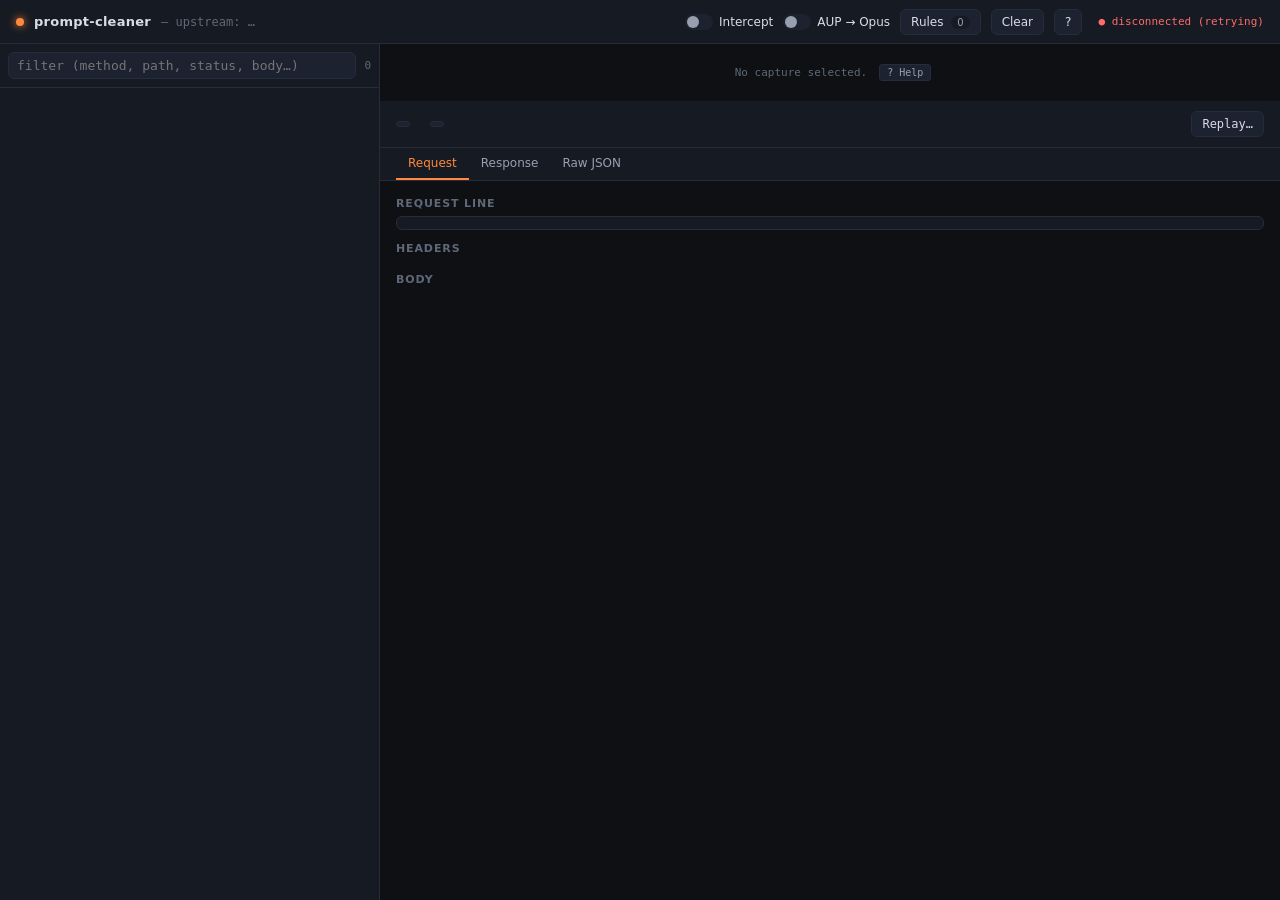
==== commit 816616a2: "Switch AUP fallback default model from Sonnet 4.6 to Opus 4.6 Co-Authored-By: Claude Opus 4.7 (1M co" ====
--- a/static/index.html
+++ b/static/index.html
@@ -20,10 +20,10 @@
       <span class="slider"></span>
       <span class="label">Intercept</span>
     </label>
-    <label class="switch" title="On AUP refusal, retry once with Sonnet 4.6">
+    <label class="switch" title="On AUP refusal, retry once with Opus 4.6">
       <input type="checkbox" id="fallback-toggle">
       <span class="slider"></span>
-      <span class="label">AUP → <span id="fallback-model-label">Sonnet</span></span>
+      <span class="label">AUP → <span id="fallback-model-label">Opus</span></span>
     </label>
     <button id="rules-btn" class="btn">Rules <span class="pill" id="rules-count">0</span></button>
     <button id="clear-btn" class="btn">Clear</button>
@@ -189,7 +189,7 @@
     <h3 class="section">What the buttons do</h3>
     <div class="empty-hints">
       <div class="hint"><b>Intercept</b> · pause every request, edit URL/headers/body, then forward or drop.</div>
-      <div class="hint"><b>AUP → Sonnet</b> · auto-retry once with Sonnet 4.6 when the classifier refuses the request. <span class="muted">(One retry only; if Sonnet also refuses, the refusal is forwarded.)</span></div>
+      <div class="hint"><b>AUP → Opus</b> · auto-retry once with Opus 4.6 when the classifier refuses the request. <span class="muted">(One retry only; if Opus also refuses, the refusal is forwarded.)</span></div>
       <div class="hint"><b>Rules</b> · regex match &amp; replace applied automatically to request or response.</div>
       <div class="hint"><b>Replay</b> · clone any captured request, edit, re-send.</div>
       <div class="hint"><b>Clear</b> · wipe all captures from memory.</div>
@@ -199,8 +199,8 @@
     <div class="empty-hints">
       <div class="hint"><span class="legend-swatch swatch-ok"></span> normal completed</div>
       <div class="hint"><span class="legend-swatch swatch-aup"></span> refused by AUP classifier</div>
-      <div class="hint"><span class="legend-swatch swatch-fallback"></span> AUP fallback retry that succeeded (Sonnet served it)</div>
-      <div class="hint"><span class="legend-swatch swatch-fail"></span> AUP fallback retry that itself failed (Sonnet refused / error)</div>
+      <div class="hint"><span class="legend-swatch swatch-fallback"></span> AUP fallback retry that succeeded (Opus served it)</div>
+      <div class="hint"><span class="legend-swatch swatch-fail"></span> AUP fallback retry that itself failed (Opus refused / error)</div>
       <div class="hint">✎ = request body or headers were modified by you or by a rule</div>
       <div class="hint">↻ = manual replay</div>
       <div class="hint">⤴ = AUP fallback retry</div>
--- a/static/style.css
+++ b/static/style.css
@@ -293,7 +293,7 @@
   content: "⤴ ";
   color: var(--accent);
 }
-/* Fallback that itself failed (4xx/5xx or Sonnet also refused): purple tint */
+/* Fallback that itself failed (4xx/5xx or Opus also refused): purple tint */
 .captures li.fallback-failed {
   background: rgba(180, 139, 255, 0.08);
   border-left: 3px solid var(--purple);
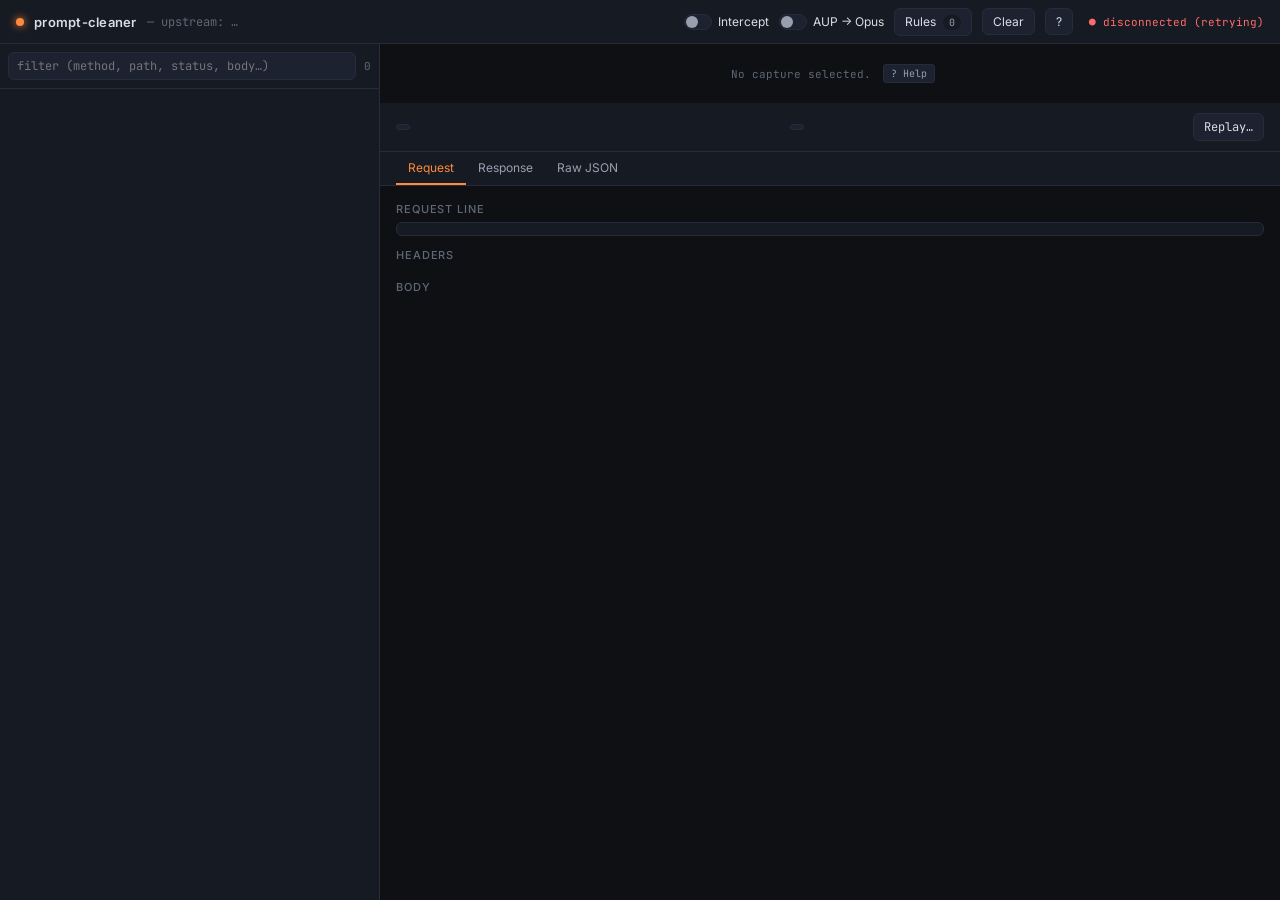
==== commit 9c9768fe: "Adopt prompt-cleaner Design System tokens + assets Generated via claude.ai/design. Pulls colors/type" ====
--- a/static/index.html
+++ b/static/index.html
@@ -4,6 +4,8 @@
   <meta charset="utf-8">
   <meta name="viewport" content="width=device-width,initial-scale=1">
   <title>Prompt Cleaner — Claude Code Proxy</title>
+  <link rel="icon" type="image/svg+xml" href="favicon.svg">
+  <link rel="stylesheet" href="colors_and_type.css">
   <link rel="stylesheet" href="style.css">
 </head>
 <body>
--- a/static/colors_and_type.css
+++ b/static/colors_and_type.css
@@ -0,0 +1,187 @@
+/* ============================================================
+   Prompt Cleaner — Design Tokens
+   Dark dev-tool aesthetic for a Burp-like HTTP proxy UI
+   ============================================================ */
+
+/* ---------- Web fonts ----------
+   Fonts loaded from Google Fonts CDN.
+   For offline production: download woff2 and replace with @font-face
+   pointing at fonts/ (a fonts/README.txt lists the substitutions).
+*/
+@import url("https://fonts.googleapis.com/css2?family=JetBrains+Mono:wght@400;500;600&family=Inter:wght@400;500;600;700&display=swap");
+
+:root {
+  /* ---------- Color: surfaces (layered, low chroma) ---------- */
+  --bg:        #0e1014;   /* canvas, app background */
+  --bg-2:      #161a22;   /* chrome: topbar, list pane, code blocks */
+  --bg-3:      #1d2230;   /* raised: buttons, inputs, badges */
+  --bg-hl:    #2a3142;   /* hover / selected state */
+  --border:   #262c39;   /* hairlines between regions */
+  --border-strong: #38405a;
+
+  /* ---------- Color: foreground ---------- */
+  --fg:       #d8dde6;   /* primary text */
+  --fg-2:     #98a0b0;   /* secondary / labels */
+  --fg-3:     #5f6878;   /* muted / metadata */
+  --fg-on-accent: #1a1208; /* text on orange fills */
+
+  /* ---------- Color: brand accent ---------- */
+  --accent:    #ff8a3d;   /* primary action, intercept signal */
+  --accent-2: #ffb37a;   /* hover, glow */
+  --accent-tint: rgba(255, 138, 61, 0.10);
+
+  /* ---------- Color: semantic / HTTP status palette ---------- */
+  --green:    #65d68f;   /* 2xx, completed, OK */
+  --red:      #ff6b6b;   /* 4xx/5xx, AUP refused, drop */
+  --yellow:   #ffcc66;   /* 3xx, pending, intercepted, secrets */
+  --blue:     #6db4ff;   /* method tokens, streaming, info */
+  --purple:   #b48bff;   /* fallback failed, replay, special */
+
+  /* tinted backgrounds for row states */
+  --tint-green:   rgba(101, 214, 143, 0.10);
+  --tint-red:     rgba(255, 107, 107, 0.10);
+  --tint-yellow:  rgba(255, 204, 102, 0.10);
+  --tint-blue:    rgba(109, 180, 255, 0.10);
+  --tint-purple:  rgba(180, 139, 255, 0.10);
+
+  /* ---------- Type families ---------- */
+  --font-sans: "Inter", -apple-system, BlinkMacSystemFont, "Segoe UI", system-ui, sans-serif;
+  --font-mono: "JetBrains Mono", ui-monospace, "Fira Code", Menlo, Consolas, monospace;
+
+  /* ---------- Type scale ---------- */
+  --fs-10:    10px;  /* micro: legends, badges */
+  --fs-11:    11px;  /* secondary: meta, eyebrow caps */
+  --fs-12:    12px;  /* default UI: buttons, captures, code */
+  --fs-13:    13px;  /* body base */
+  --fs-14:    14px;  /* slight emphasis */
+  --fs-16:    16px;  /* modal titles */
+  --fs-18:    18px;  /* empty state H2 */
+  --fs-22:    22px;  /* page-level title (rare) */
+
+  --lh-tight:    1.2;
+  --lh-snug:     1.35;
+  --lh-normal:   1.5;
+  --lh-code:     1.45;
+
+  /* ---------- Spacing (4px base) ---------- */
+  --sp-1:  2px;
+  --sp-2:  4px;
+  --sp-3:  6px;
+  --sp-4:  8px;
+  --sp-5:  10px;
+  --sp-6:  12px;
+  --sp-7:  16px;
+  --sp-8:  20px;
+  --sp-9:  24px;
+  --sp-10: 32px;
+
+  /* ---------- Radii ---------- */
+  --radius-xs:  3px;   /* tiny tokens, swatches */
+  --radius-sm:  4px;   /* inputs, fields */
+  --radius:     6px;   /* default — buttons, panes */
+  --radius-md:  8px;   /* modals */
+  --radius-pill: 999px;
+
+  /* ---------- Shadows / elevation ---------- */
+  --shadow-1:   0 1px 0 rgba(0,0,0,0.4);                    /* hairline drop */
+  --shadow-2:   0 4px 12px rgba(0,0,0,0.35);                /* dropdowns, toasts */
+  --shadow-3:   0 16px 64px rgba(0,0,0,0.55);               /* modals */
+  --glow-accent: 0 0 8px var(--accent);                      /* status dot */
+
+  /* ---------- Motion ---------- */
+  --dur-fast:    60ms;
+  --dur-norm:    120ms;
+  --dur-slow:    200ms;
+  --ease:        cubic-bezier(0.2, 0.6, 0.2, 1);
+
+  /* ---------- Layout constants ---------- */
+  --topbar-h:   44px;
+  --list-pane-w: 380px;
+}
+
+/* ============================================================
+   Semantic type roles
+   ============================================================ */
+
+.t-title {
+  font-family: var(--font-sans);
+  font-size: var(--fs-16);
+  font-weight: 600;
+  letter-spacing: 0.01em;
+  color: var(--fg);
+}
+
+.t-brand {
+  font-family: var(--font-sans);
+  font-size: var(--fs-13);
+  font-weight: 600;
+  letter-spacing: 0.02em;
+  color: var(--fg);
+}
+
+.t-eyebrow {
+  font-family: var(--font-sans);
+  font-size: var(--fs-11);
+  font-weight: 500;
+  text-transform: uppercase;
+  letter-spacing: 0.08em;
+  color: var(--fg-3);
+}
+
+.t-body {
+  font-family: var(--font-sans);
+  font-size: var(--fs-13);
+  line-height: var(--lh-normal);
+  color: var(--fg);
+}
+
+.t-ui {
+  font-family: var(--font-sans);
+  font-size: var(--fs-12);
+  line-height: var(--lh-snug);
+  color: var(--fg);
+}
+
+.t-meta {
+  font-family: var(--font-mono);
+  font-size: var(--fs-11);
+  color: var(--fg-3);
+}
+
+.t-code {
+  font-family: var(--font-mono);
+  font-size: var(--fs-12);
+  line-height: var(--lh-code);
+  color: var(--fg);
+}
+
+.t-code-sm {
+  font-family: var(--font-mono);
+  font-size: var(--fs-11);
+  line-height: var(--lh-code);
+  color: var(--fg-2);
+}
+
+.t-micro {
+  font-family: var(--font-mono);
+  font-size: var(--fs-10);
+  letter-spacing: 0.04em;
+  color: var(--fg-3);
+}
+
+/* ============================================================
+   Base reset (opt-in via .pc-app on root)
+   ============================================================ */
+
+.pc-app, .pc-app * { box-sizing: border-box; }
+
+.pc-app {
+  margin: 0;
+  background: var(--bg);
+  color: var(--fg);
+  font-family: var(--font-sans);
+  font-size: var(--fs-13);
+  line-height: var(--lh-normal);
+  -webkit-font-smoothing: antialiased;
+  text-rendering: optimizeLegibility;
+}
--- a/static/style.css
+++ b/static/style.css
@@ -1,36 +1,26 @@
+/* ============================================================
+   prompt-cleaner — component CSS
+   Tokens from colors_and_type.css (loaded first)
+   ============================================================ */
+
+/* Legacy aliases — keep so older selectors compile */
 :root {
-  --bg: #0e1014;
-  --bg-2: #161a22;
-  --bg-3: #1d2230;
-  --bg-hl: #2a3142;
-  --fg: #d8dde6;
-  --fg-2: #98a0b0;
-  --fg-3: #5f6878;
-  --accent: #ff8a3d;
-  --accent-2: #ffb37a;
-  --green: #65d68f;
-  --red: #ff6b6b;
-  --yellow: #ffcc66;
-  --blue: #6db4ff;
-  --purple: #b48bff;
-  --border: #262c39;
-  --radius: 6px;
-  --mono: ui-monospace, "JetBrains Mono", "Fira Code", Menlo, Consolas, monospace;
-  --sans: -apple-system, BlinkMacSystemFont, "Segoe UI", Inter, system-ui, sans-serif;
-}
-
-* { box-sizing: border-box; }
-
-html, body {
+  --mono: var(--font-mono);
+  --sans: var(--font-sans);
+}
+
+html, body { height: 100%; }
+body {
   margin: 0;
-  padding: 0;
   background: var(--bg);
   color: var(--fg);
-  font-family: var(--sans);
-  font-size: 13px;
-  height: 100vh;
+  font-family: var(--font-sans);
+  font-size: var(--fs-13);
   overflow: hidden;
-}
+  -webkit-font-smoothing: antialiased;
+}
+
+* { box-sizing: border-box; }
 
 button, input, textarea, select {
   font-family: inherit;
@@ -45,51 +35,40 @@
   display: flex;
   align-items: center;
   justify-content: space-between;
-  padding: 8px 16px;
+  padding: 0 var(--sp-7);
   background: var(--bg-2);
   border-bottom: 1px solid var(--border);
-  height: 44px;
-}
-
-.brand {
-  display: flex;
-  align-items: center;
-  gap: 10px;
-}
-
+  height: var(--topbar-h);
+  flex-shrink: 0;
+}
+.brand { display: flex; align-items: center; gap: var(--sp-5); }
 .brand .dot {
   width: 8px; height: 8px;
   border-radius: 50%;
   background: var(--accent);
-  box-shadow: 0 0 8px var(--accent);
-}
-
+  box-shadow: var(--glow-accent);
+}
 .brand .title {
   font-weight: 600;
   letter-spacing: 0.02em;
-}
-
+  color: var(--fg);
+}
 .brand .subtitle {
   color: var(--fg-3);
-  font-family: var(--mono);
-  font-size: 12px;
-}
-
-.toolbar {
-  display: flex;
-  align-items: center;
-  gap: 10px;
-}
-
+  font-family: var(--font-mono);
+  font-size: var(--fs-12);
+}
+.toolbar { display: flex; align-items: center; gap: var(--sp-5); }
 .status {
-  font-family: var(--mono);
-  font-size: 11px;
-  color: var(--fg-3);
-  padding-left: 6px;
-}
-.status.ok { color: var(--green); }
+  font-family: var(--font-mono);
+  font-size: var(--fs-11);
+  color: var(--fg-3);
+  padding-left: var(--sp-3);
+}
+.status.ok  { color: var(--green); }
 .status.err { color: var(--red); }
 
+/* ───────── Buttons ───────── */
 .btn {
   background: var(--bg-3);
   color: var(--fg);
@@ -97,51 +76,68 @@
   padding: 5px 10px;
   border-radius: var(--radius);
   cursor: pointer;
-  font-size: 12px;
-  transition: background 80ms, border 80ms;
+  font-size: var(--fs-12);
+  transition: background var(--dur-fast), border-color var(--dur-fast);
 }
 .btn:hover { background: var(--bg-hl); }
 .btn.primary {
   background: var(--accent);
-  color: #1a1208;
+  color: var(--fg-on-accent);
   border-color: var(--accent);
   font-weight: 600;
 }
-.btn.primary:hover { background: var(--accent-2); }
+.btn.primary:hover {
+  background: var(--accent-2);
+  border-color: var(--accent-2);
+}
 .btn.danger {
   background: transparent;
   color: var(--red);
   border-color: var(--red);
 }
-.btn.danger:hover { background: rgba(255,107,107,0.1); }
+.btn.danger:hover { background: rgba(255,107,107,0.10); }
+
+.btn-tiny {
+  background: var(--bg-3);
+  border: 1px solid var(--border);
+  color: var(--fg-2);
+  font-size: var(--fs-10);
+  padding: 2px 7px;
+  border-radius: var(--radius-xs);
+  cursor: pointer;
+  font-family: var(--font-mono);
+}
+.btn-tiny:hover { background: var(--bg-hl); color: var(--fg); }
 
 .pill {
   display: inline-block;
   min-width: 18px;
   padding: 1px 6px;
-  margin-left: 4px;
+  margin-left: var(--sp-2);
   background: var(--bg-2);
   border-radius: 9px;
-  font-size: 10px;
+  font-size: var(--fs-10);
   color: var(--fg-2);
   text-align: center;
-}
-
-/* switch */
+  font-family: var(--font-mono);
+}
+
+/* ───────── Switch ───────── */
 .switch {
   display: inline-flex;
   align-items: center;
   cursor: pointer;
-  gap: 6px;
+  gap: var(--sp-3);
   user-select: none;
 }
 .switch input { display: none; }
 .switch .slider {
   width: 28px; height: 16px;
   background: var(--bg-3);
-  border-radius: 16px;
+  border-radius: var(--radius-pill);
   position: relative;
-  transition: background 120ms;
+  border: 1px solid var(--border);
+  transition: background var(--dur-norm), border-color var(--dur-norm);
 }
 .switch .slider::after {
   content: "";
@@ -149,21 +145,24 @@
   background: var(--fg-2);
   border-radius: 50%;
   position: absolute;
-  top: 2px; left: 2px;
-  transition: transform 120ms, background 120ms;
-}
-.switch input:checked + .slider { background: var(--accent); }
+  top: 1px; left: 1px;
+  transition: transform var(--dur-norm), background var(--dur-norm);
+}
+.switch input:checked + .slider {
+  background: var(--accent);
+  border-color: var(--accent);
+}
 .switch input:checked + .slider::after {
   transform: translateX(12px);
-  background: #1a1208;
-}
-.switch .label { font-size: 12px; }
+  background: var(--fg-on-accent);
+}
+.switch .label { font-size: var(--fs-12); }
 
 /* ───────── Main layout ───────── */
 .main {
   display: grid;
-  grid-template-columns: 380px 1fr;
-  height: calc(100vh - 44px);
+  grid-template-columns: var(--list-pane-w) 1fr;
+  height: calc(100vh - var(--topbar-h));
 }
 
 .list-pane {
@@ -173,15 +172,13 @@
   flex-direction: column;
   overflow: hidden;
 }
-
 .list-toolbar {
-  padding: 8px;
+  padding: var(--sp-4);
   border-bottom: 1px solid var(--border);
   display: flex;
   align-items: center;
-  gap: 8px;
-}
-
+  gap: var(--sp-4);
+}
 .filter {
   flex: 1;
   background: var(--bg-3);
@@ -189,16 +186,17 @@
   border-radius: var(--radius);
   padding: 5px 8px;
   outline: none;
-  font-family: var(--mono);
+  font-family: var(--font-mono);
+  font-size: var(--fs-12);
 }
 .filter:focus { border-color: var(--accent); }
-
 .count {
-  font-family: var(--mono);
-  color: var(--fg-3);
-  font-size: 11px;
-}
-
+  font-family: var(--font-mono);
+  color: var(--fg-3);
+  font-size: var(--fs-11);
+}
+
+/* ───────── Captures list ───────── */
 .captures {
   list-style: none;
   margin: 0;
@@ -206,65 +204,56 @@
   overflow-y: auto;
   flex: 1;
 }
-
 .captures li {
   padding: 5px 10px;
   border-bottom: 1px solid var(--border);
   cursor: pointer;
-  font-family: var(--mono);
-  font-size: 12px;
+  font-family: var(--font-mono);
+  font-size: var(--fs-12);
   display: grid;
   grid-template-columns: 44px 1fr auto;
   grid-template-rows: auto auto;
   gap: 0 8px;
   align-items: center;
-  transition: background 60ms;
-  line-height: 1.35;
-}
+  transition: background var(--dur-fast);
+  line-height: var(--lh-snug);
+}
+.captures li:hover { background: var(--bg-3); }
+.captures li.selected { background: var(--bg-hl); }
 .captures li .method {
   grid-column: 1;
   grid-row: 1 / span 2;
   align-self: center;
+  color: var(--blue);
+  font-weight: 600;
 }
 .captures li .path {
   grid-column: 2;
   grid-row: 1;
+  color: var(--fg);
+  white-space: nowrap;
+  overflow: hidden;
+  text-overflow: ellipsis;
 }
 .captures li .meta {
   grid-column: 3;
   grid-row: 1;
-  font-size: 11px;
+  font-size: var(--fs-11);
   text-align: right;
   white-space: nowrap;
+  color: var(--fg-3);
 }
 .captures li .sub {
   grid-column: 2 / span 2;
   grid-row: 2;
-  font-size: 10px;
+  font-size: var(--fs-10);
   color: var(--fg-3);
   white-space: nowrap;
   overflow: hidden;
   text-overflow: ellipsis;
 }
 
-.captures li:hover { background: var(--bg-3); }
-.captures li.selected { background: var(--bg-hl); }
-
-.captures .method {
-  color: var(--blue);
-  font-weight: 600;
-}
-
-.captures .path {
-  white-space: nowrap;
-  overflow: hidden;
-  text-overflow: ellipsis;
-}
-
-.captures .meta {
-  color: var(--fg-3);
-}
-
+/* status text colors (used inside .meta or .sub) */
 .captures .st-completed   { color: var(--green); }
 .captures .st-streaming   { color: var(--blue); }
 .captures .st-forwarded   { color: var(--blue); }
@@ -274,46 +263,32 @@
 .captures .st-dropped     { color: var(--fg-3); }
 .captures .st-aup_refused { color: var(--red); font-weight: 600; }
 
-/* AUP refusal: bright red background tint, left bar */
+/* row-state variants */
 .captures li.aup-refused {
-  background: rgba(255, 107, 107, 0.10);
+  background: var(--tint-red);
   border-left: 3px solid var(--red);
 }
 .captures li.aup-refused .method { color: var(--red); }
-.captures li.aup-refused.selected { background: rgba(255, 107, 107, 0.22); }
-
-/* Fallback that succeeded: amber/orange tint */
+.captures li.aup-refused.selected { background: rgba(255,107,107,0.22); }
+
 .captures li.fallback-saved {
-  background: rgba(255, 179, 122, 0.08);
+  background: var(--tint-yellow);
   border-left: 3px solid var(--accent);
 }
 .captures li.fallback-saved .method { color: var(--accent); }
-.captures li.fallback-saved.selected { background: rgba(255, 179, 122, 0.20); }
-.captures li.fallback-saved::before {
-  content: "⤴ ";
-  color: var(--accent);
-}
-/* Fallback that itself failed (4xx/5xx or Opus also refused): purple tint */
+.captures li.fallback-saved.selected { background: rgba(255,204,102,0.22); }
+.captures li.fallback-saved::before { content: "⤴ "; color: var(--accent); }
+
 .captures li.fallback-failed {
-  background: rgba(180, 139, 255, 0.08);
+  background: var(--tint-purple);
   border-left: 3px solid var(--purple);
 }
 .captures li.fallback-failed .method { color: var(--purple); }
-.captures li.fallback-failed.selected { background: rgba(180, 139, 255, 0.20); }
-.captures li.fallback-failed::before {
-  content: "⤴ ";
-  color: var(--purple);
-}
-
-.captures li.modified::after {
-  content: "✎";
-  color: var(--accent);
-  margin-left: 4px;
-}
-.captures li.replay::before {
-  content: "↻ ";
-  color: var(--purple);
-}
+.captures li.fallback-failed.selected { background: rgba(180,139,255,0.22); }
+.captures li.fallback-failed::before { content: "⤴ "; color: var(--purple); }
+
+.captures li.replay::before { content: "↻ "; color: var(--purple); }
+.captures li.modified::after { content: "✎"; color: var(--accent); margin-left: 4px; }
 
 /* ───────── Detail pane ───────── */
 .detail-pane {
@@ -322,46 +297,599 @@
   display: flex;
   flex-direction: column;
 }
-
 .empty {
   margin: auto;
+  padding: var(--sp-8);
+  display: flex;
+  align-items: center;
+  gap: var(--sp-6);
+  font-family: var(--font-mono);
+  font-size: var(--fs-12);
   color: var(--fg-2);
+}
+.empty-mini {
+  display: flex;
+  align-items: center;
+  gap: var(--sp-6);
+  font-family: var(--font-mono);
+  font-size: var(--fs-12);
+}
+.detail { display: flex; flex-direction: column; height: 100%; }
+.detail-head {
+  display: flex;
+  align-items: center;
+  gap: var(--sp-5);
+  padding: var(--sp-5) var(--sp-7);
+  border-bottom: 1px solid var(--border);
+  background: var(--bg-2);
+  font-family: var(--font-mono);
+}
+
+.badge {
+  padding: 2px 6px;
+  border-radius: var(--radius-xs);
+  font-size: var(--fs-11);
+  background: var(--bg-3);
+  border: 1px solid var(--border);
+}
+.badge.method { color: var(--blue); font-weight: 600; }
+.badge.status-ok   { color: var(--green); }
+.badge.status-err  { color: var(--red); }
+.badge.status-warn { color: var(--yellow); }
+
+.d-url {
+  font-family: var(--font-mono);
+  color: var(--fg);
+  white-space: nowrap;
+  overflow: hidden;
+  text-overflow: ellipsis;
+  flex: 1;
+  min-width: 0;
+}
+.d-time {
+  color: var(--fg-3);
+  font-size: var(--fs-11);
+  font-family: var(--font-mono);
+}
+.grow { flex: 1; }
+
+/* ───────── Tabs ───────── */
+.tabs {
+  display: flex;
+  padding: 0 var(--sp-7);
+  border-bottom: 1px solid var(--border);
+  background: var(--bg-2);
+}
+.tab {
+  background: transparent;
+  border: none;
+  color: var(--fg-2);
+  padding: var(--sp-4) var(--sp-6);
+  cursor: pointer;
+  border-bottom: 2px solid transparent;
+  font-size: var(--fs-12);
+}
+.tab:hover { color: var(--fg); }
+.tab.active {
+  color: var(--accent);
+  border-bottom-color: var(--accent);
+}
+.tab-content {
+  overflow-y: auto;
+  flex: 1;
+  padding: var(--sp-7);
+}
+.tab-pane h3 {
+  margin: 12px 0 6px 0;
+  font-size: var(--fs-11);
+  text-transform: uppercase;
+  letter-spacing: 0.08em;
+  color: var(--fg-3);
+  font-weight: 500;
+}
+.tab-pane h3:first-child { margin-top: 0; }
+
+/* ───────── Code blocks ───────── */
+.code {
+  font-family: var(--font-mono);
+  font-size: var(--fs-12);
+  background: var(--bg-2);
+  border: 1px solid var(--border);
+  border-radius: var(--radius);
+  padding: 10px 12px;
+  margin: 0;
+  white-space: pre-wrap;
+  word-break: break-word;
+  color: var(--fg);
+  overflow-x: auto;
+  line-height: var(--lh-code);
+}
+.code.line {
+  padding: 6px 10px;
+  white-space: nowrap;
+  overflow-x: auto;
+}
+.code.body {
+  max-height: 600px;
+  overflow: auto;
+}
+
+.header-controls {
+  display: flex;
+  gap: var(--sp-3);
+  margin-bottom: var(--sp-3);
+}
+
+/* ───────── KV table ───────── */
+.kv {
+  width: 100%;
+  border-collapse: collapse;
+  font-family: var(--font-mono);
+  font-size: var(--fs-12);
+}
+.kv td {
+  padding: 3px 8px;
+  border-bottom: 1px solid var(--border);
+  vertical-align: top;
+}
+.kv tr:last-child td { border-bottom: none; }
+.kv td.k { color: var(--fg-2); white-space: nowrap; width: 1%; }
+.kv td.v { color: var(--fg); word-break: break-all; }
+.kv td.v.secret {
+  color: var(--yellow);
+  font-style: italic;
+  user-select: none;
+  cursor: pointer;
+}
+
+.muted {
+  color: var(--fg-3);
+  font-size: var(--fs-11);
+  font-weight: normal;
+  font-family: var(--font-mono);
+  margin-left: 6px;
+}
+
+/* JSON / SSE highlighting */
+.json-key  { color: var(--blue); }
+.json-str  { color: var(--green); }
+.json-num  { color: var(--yellow); }
+.json-bool { color: var(--purple); }
+.json-null { color: var(--fg-3); }
+
+.sse-event-line { color: var(--accent); }
+.sse-data-line  { color: var(--fg); }
+.sse-comment    { color: var(--fg-3); }
+
+/* ───────── Modal ───────── */
+.modal {
+  position: fixed;
+  inset: 0;
+  background: rgba(0,0,0,0.6);
   display: flex;
   align-items: center;
   justify-content: center;
-  padding: 20px;
-}
-.empty-mini {
-  display: flex;
-  align-items: center;
-  gap: 12px;
-  font-family: var(--mono);
-  font-size: 12px;
-}
+  z-index: 100;
+}
+.modal[hidden] { display: none; }
+
+.modal-content {
+  background: var(--bg-2);
+  border: 1px solid var(--border);
+  border-radius: var(--radius-md);
+  padding: 16px 20px;
+  width: 90%;
+  max-width: 720px;
+  max-height: 90vh;
+  overflow-y: auto;
+  box-shadow: var(--shadow-3);
+  display: flex;
+  flex-direction: column;
+}
+.modal-content.wide { max-width: 980px; }
+.modal-content.fullscreen {
+  width: 96vw;
+  max-width: 1400px;
+  height: 94vh;
+  max-height: 94vh;
+  overflow: hidden;
+}
+.modal-content.fullscreen .modal-body-scroll {
+  flex: 1;
+  overflow-y: auto;
+  margin: 0 -20px;
+  padding: 0 20px;
+}
+.modal-content.fullscreen .modal-head {
+  margin-bottom: var(--sp-6);
+  flex-shrink: 0;
+}
+.modal-content.fullscreen .modal-actions {
+  margin-top: var(--sp-6);
+  padding-top: var(--sp-6);
+  border-top: 1px solid var(--border);
+  flex-shrink: 0;
+}
+
+.modal-head {
+  display: flex;
+  align-items: baseline;
+  gap: var(--sp-5);
+  margin-bottom: 14px;
+  flex-shrink: 0;
+}
+.modal-head h2 { margin: 0; font-size: var(--fs-16); font-weight: 600; }
+.modal-id {
+  font-family: var(--font-mono);
+  font-size: var(--fs-12);
+  color: var(--fg-3);
+}
+
+.modal-actions {
+  display: flex;
+  gap: var(--sp-4);
+  margin-top: var(--sp-6);
+  padding-top: var(--sp-6);
+  border-top: 1px solid var(--border);
+  align-items: center;
+  flex-shrink: 0;
+}
+
+/* ───────── Segmented control (view tabs in modal head) ───────── */
+.view-tabs {
+  display: inline-flex;
+  background: var(--bg-3);
+  border-radius: var(--radius);
+  padding: 2px;
+}
+.view-tab {
+  background: transparent;
+  border: none;
+  color: var(--fg-2);
+  padding: 4px 12px;
+  border-radius: var(--radius-sm);
+  cursor: pointer;
+  font-size: var(--fs-12);
+}
+.view-tab:hover { color: var(--fg); }
+.view-tab.active {
+  background: var(--accent);
+  color: var(--fg-on-accent);
+  font-weight: 600;
+}
+
+/* ───────── Fields ───────── */
+.field { margin-bottom: var(--sp-6); }
+.field label {
+  display: block;
+  font-size: var(--fs-11);
+  color: var(--fg-3);
+  text-transform: uppercase;
+  letter-spacing: 0.06em;
+  margin-bottom: var(--sp-2);
+}
+.field input, .field textarea {
+  width: 100%;
+  background: var(--bg-3);
+  border: 1px solid var(--border);
+  border-radius: var(--radius);
+  padding: 6px 8px;
+  outline: none;
+  box-sizing: border-box;
+}
+.field input:focus, .field textarea:focus { border-color: var(--accent); }
+.field textarea.code {
+  font-family: var(--font-mono);
+  font-size: var(--fs-12);
+  padding: 8px;
+  resize: vertical;
+}
+
+.field-row {
+  display: flex;
+  gap: var(--sp-6);
+  align-items: flex-end;
+}
+.field-row .field { margin-bottom: var(--sp-6); }
+.field-row .field.grow { flex: 1; }
+
+/* ───────── Collapsible (details) ───────── */
+.collapsible {
+  background: var(--bg-3);
+  border: 1px solid var(--border);
+  border-radius: var(--radius);
+  margin-bottom: var(--sp-6);
+}
+.collapsible > summary {
+  padding: var(--sp-4) var(--sp-6);
+  cursor: pointer;
+  font-size: var(--fs-12);
+  font-weight: 600;
+  user-select: none;
+  list-style: none;
+  display: flex;
+  align-items: center;
+  gap: var(--sp-4);
+}
+.collapsible > summary::-webkit-details-marker { display: none; }
+.collapsible > summary::before {
+  content: "▸";
+  color: var(--fg-3);
+  transition: transform 100ms;
+  font-size: 10px;
+  width: 10px;
+  display: inline-block;
+}
+.collapsible[open] > summary::before { transform: rotate(90deg); }
+.collapsible[open] > summary { border-bottom: 1px solid var(--border); }
+.collapsible > *:not(summary) { padding: var(--sp-6); }
+.collapsible textarea {
+  width: 100%;
+  background: var(--bg-2);
+  border: 1px solid var(--border);
+  border-radius: var(--radius-sm);
+  padding: 6px 8px;
+  outline: none;
+  resize: vertical;
+}
+.collapsible textarea:focus { border-color: var(--accent); }
+
+/* ───────── Structured body editor ───────── */
+.body-editor {
+  display: flex;
+  flex-direction: column;
+  gap: var(--sp-6);
+}
+.body-meta {
+  display: grid;
+  grid-template-columns: 2fr 1fr 1fr 1fr;
+  gap: var(--sp-5);
+  background: var(--bg-3);
+  border: 1px solid var(--border);
+  border-radius: var(--radius);
+  padding: var(--sp-5);
+}
+.body-meta label {
+  display: flex;
+  flex-direction: column;
+  gap: var(--sp-2);
+  font-size: var(--fs-11);
+  color: var(--fg-3);
+  text-transform: uppercase;
+  letter-spacing: 0.06em;
+}
+.body-meta input[type=text],
+.body-meta input[type=number] {
+  background: var(--bg-2);
+  border: 1px solid var(--border);
+  border-radius: var(--radius-sm);
+  padding: 4px 6px;
+  outline: none;
+  font-family: var(--font-mono);
+  font-size: var(--fs-12);
+}
+.body-meta input:focus { border-color: var(--accent); }
+.body-meta label.inline {
+  flex-direction: row;
+  align-items: center;
+  gap: var(--sp-3);
+  text-transform: none;
+  letter-spacing: 0;
+  font-size: var(--fs-12);
+  color: var(--fg);
+}
+
+.body-view { display: flex; flex-direction: column; gap: var(--sp-4); }
+.body-view .collapsible { margin-bottom: 0; }
+.body-view .read-only-text {
+  background: var(--bg-2);
+  border: 1px solid var(--border);
+  border-radius: var(--radius-sm);
+  padding: var(--sp-4);
+  font-family: var(--font-mono);
+  font-size: var(--fs-12);
+  white-space: pre-wrap;
+  word-break: break-word;
+  color: var(--fg);
+}
+
+.body-editor .raw-json-area {
+  width: 100%;
+  font-family: var(--font-mono);
+  font-size: var(--fs-12);
+  background: var(--bg-2);
+  border: 1px solid var(--border);
+  border-radius: var(--radius);
+  padding: 10px;
+  outline: none;
+  resize: vertical;
+}
+
+/* ───────── System blocks (system prompts list) ───────── */
+.system-blocks { display: flex; flex-direction: column; gap: var(--sp-5); }
+.system-block {
+  background: var(--bg-2);
+  border: 1px solid var(--border);
+  border-radius: var(--radius-sm);
+  padding: var(--sp-4);
+}
+.system-block-head {
+  display: flex;
+  justify-content: space-between;
+  align-items: center;
+  margin-bottom: var(--sp-3);
+  font-size: var(--fs-11);
+  color: var(--fg-3);
+  font-family: var(--font-mono);
+}
+.system-block textarea {
+  width: 100%;
+  background: transparent;
+  border: none;
+  font-family: var(--font-mono);
+  font-size: var(--fs-12);
+  color: var(--fg);
+  outline: none;
+  resize: vertical;
+  min-height: 60px;
+}
+
+/* ───────── Message cards ───────── */
+.messages-list { display: flex; flex-direction: column; gap: var(--sp-6); }
+.message-card {
+  background: var(--bg-2);
+  border: 1px solid var(--border);
+  border-radius: var(--radius);
+  overflow: hidden;
+}
+.message-card[data-role="user"]      { border-left: 3px solid var(--blue); }
+.message-card[data-role="assistant"] { border-left: 3px solid var(--accent); }
+.message-card[data-role="system"]    { border-left: 3px solid var(--purple); }
+
+.message-head {
+  display: flex;
+  align-items: center;
+  gap: var(--sp-4);
+  padding: var(--sp-3) var(--sp-5);
+  background: var(--bg-3);
+  border-bottom: 1px solid var(--border);
+  font-family: var(--font-mono);
+  font-size: var(--fs-11);
+}
+.message-role {
+  font-weight: 600;
+  text-transform: uppercase;
+  letter-spacing: 0.06em;
+}
+.message-card[data-role="user"]      .message-role { color: var(--blue); }
+.message-card[data-role="assistant"] .message-role { color: var(--accent); }
+.message-card[data-role="system"]    .message-role { color: var(--purple); }
+.message-summary { color: var(--fg-3); }
+.message-actions { display: flex; gap: var(--sp-2); margin-left: auto; }
+.message-body {
+  padding: var(--sp-4) var(--sp-5);
+  display: flex;
+  flex-direction: column;
+  gap: var(--sp-4);
+}
+
+.icon-btn {
+  background: transparent;
+  border: 1px solid var(--border);
+  color: var(--fg-2);
+  cursor: pointer;
+  padding: 2px 7px;
+  font-size: var(--fs-11);
+  border-radius: var(--radius-sm);
+}
+.icon-btn:hover { color: var(--fg); background: var(--bg-hl); }
+.icon-btn.danger:hover { color: var(--red); border-color: var(--red); }
+
+/* ───────── Content blocks ───────── */
+.content-block {
+  background: var(--bg-3);
+  border: 1px solid var(--border);
+  border-radius: var(--radius-sm);
+  overflow: hidden;
+}
+.content-block-head {
+  padding: var(--sp-2) var(--sp-4);
+  background: var(--bg);
+  border-bottom: 1px solid var(--border);
+  font-family: var(--font-mono);
+  font-size: var(--fs-10);
+  color: var(--fg-3);
+  display: flex;
+  align-items: center;
+  gap: var(--sp-3);
+}
+.content-block-type {
+  font-weight: 600;
+  text-transform: uppercase;
+  letter-spacing: 0.04em;
+}
+.content-block-text       { color: var(--blue); }
+.content-block-tool_use   { color: var(--yellow); }
+.content-block-tool_result{ color: var(--green); }
+.content-block-thinking,
+.content-block-redacted_thinking { color: var(--purple); }
+.content-block textarea {
+  width: 100%;
+  background: var(--bg-2);
+  border: none;
+  padding: var(--sp-4);
+  outline: none;
+  font-family: var(--font-mono);
+  font-size: var(--fs-12);
+  color: var(--fg);
+  resize: vertical;
+  min-height: 80px;
+  line-height: var(--lh-code);
+}
+.content-block .raw-json {
+  background: var(--bg-2);
+  padding: var(--sp-4);
+  font-family: var(--font-mono);
+  font-size: var(--fs-11);
+  white-space: pre-wrap;
+  word-break: break-word;
+  max-height: 220px;
+  overflow: auto;
+  color: var(--fg-2);
+}
+.content-block .raw-edit {
+  width: 100%;
+  background: var(--bg-2);
+  border: none;
+  padding: var(--sp-4);
+  outline: none;
+  font-family: var(--font-mono);
+  font-size: var(--fs-11);
+  color: var(--fg-2);
+  resize: vertical;
+  min-height: 120px;
+}
+.content-block details summary {
+  padding: var(--sp-2) var(--sp-4);
+  cursor: pointer;
+  font-size: var(--fs-11);
+  color: var(--fg-3);
+  list-style: none;
+}
+.content-block details summary::before { content: "▸ "; }
+.content-block details[open] summary::before { content: "▾ "; }
+
+.add-message-row {
+  display: flex;
+  gap: var(--sp-3);
+  margin-top: var(--sp-2);
+}
+
+/* ───────── Empty state extras (Help-on-empty) ───────── */
 .empty-inner {
   max-width: 640px;
   text-align: left;
 }
 .empty-icon {
   font-size: 42px;
-  margin-bottom: 8px;
+  margin-bottom: var(--sp-4);
   opacity: 0.7;
 }
 .empty-inner h2 {
-  margin: 0 0 8px 0;
-  font-size: 18px;
+  margin: 0 0 var(--sp-4) 0;
+  font-size: var(--fs-18);
   font-weight: 600;
   color: var(--fg);
 }
-.empty-inner p { margin: 0 0 20px 0; line-height: 1.5; }
+.empty-inner p { margin: 0 0 var(--sp-8) 0; line-height: var(--lh-normal); }
 .empty-cmd {
   background: var(--bg-2);
   border: 1px solid var(--border);
   border-radius: var(--radius);
-  padding: 12px;
-  margin-bottom: 24px;
-}
-.empty-cmd .muted { display: block; margin-bottom: 8px; font-size: 11px; }
+  padding: var(--sp-6);
+  margin-bottom: var(--sp-9);
+}
+.empty-cmd .muted { display: block; margin-bottom: var(--sp-4); font-size: var(--fs-11); }
 .empty-cmd pre.code {
   margin: 0;
   background: transparent;
@@ -369,32 +897,32 @@
   padding: 0;
   white-space: pre;
   line-height: 1.6;
-  font-size: 13px;
-}
-.empty-prompt { color: var(--accent); user-select: none; margin-right: 8px; }
+  font-size: var(--fs-13);
+}
+.empty-prompt { color: var(--accent); user-select: none; margin-right: var(--sp-4); }
 .empty-hints {
   display: flex;
   flex-direction: column;
-  gap: 10px;
+  gap: var(--sp-5);
   border-top: 1px solid var(--border);
-  padding-top: 16px;
+  padding-top: var(--sp-7);
 }
 .empty-hints .hint {
-  font-size: 12px;
+  font-size: var(--fs-12);
   color: var(--fg-2);
-  line-height: 1.5;
+  line-height: var(--lh-normal);
 }
 .empty-hints .hint b { color: var(--accent); font-weight: 600; }
 
-/* Help modal section headings + legend swatches */
+/* Help-modal section headings + legend swatches */
 h3.section {
   margin: 18px 0 6px 0;
-  font-size: 11px;
+  font-size: var(--fs-11);
   color: var(--fg-3);
   text-transform: uppercase;
   letter-spacing: 0.08em;
   border-top: 1px solid var(--border);
-  padding-top: 12px;
+  padding-top: var(--sp-6);
 }
 h3.section:first-of-type { border-top: none; padding-top: 0; }
 
@@ -402,583 +930,22 @@
   display: inline-block;
   width: 14px;
   height: 14px;
-  border-radius: 3px;
-  margin-right: 6px;
+  border-radius: var(--radius-xs);
+  margin-right: var(--sp-3);
   vertical-align: middle;
 }
 .swatch-ok       { background: rgba(101, 214, 143, 0.4); border-left: 3px solid var(--green); }
 .swatch-aup      { background: rgba(255, 107, 107, 0.4); border-left: 3px solid var(--red); }
-.swatch-fallback { background: rgba(255, 179, 122, 0.4); border-left: 3px solid var(--accent); }
+.swatch-fallback { background: rgba(255, 204, 102, 0.4); border-left: 3px solid var(--accent); }
 .swatch-fail     { background: rgba(180, 139, 255, 0.4); border-left: 3px solid var(--purple); }
 
-.detail {
-  display: flex;
-  flex-direction: column;
-  height: 100%;
-}
-
-.detail-head {
-  display: flex;
-  align-items: center;
-  gap: 10px;
-  padding: 10px 16px;
-  border-bottom: 1px solid var(--border);
-  background: var(--bg-2);
-  font-family: var(--mono);
-}
-
-.badge {
-  padding: 2px 6px;
-  border-radius: 3px;
-  font-size: 11px;
-  background: var(--bg-3);
-  border: 1px solid var(--border);
-}
-.badge.method { color: var(--blue); }
-
-.d-url {
-  font-family: var(--mono);
-  color: var(--fg);
-  white-space: nowrap;
-  overflow: hidden;
-  text-overflow: ellipsis;
-  max-width: 60%;
-}
-
-.d-time {
-  color: var(--fg-3);
-  font-size: 11px;
-  font-family: var(--mono);
-}
-
-.grow { flex: 1; }
-
-.tabs {
-  display: flex;
-  gap: 0;
-  padding: 0 16px;
-  border-bottom: 1px solid var(--border);
-  background: var(--bg-2);
-}
-
-.tab {
-  background: transparent;
-  border: none;
-  color: var(--fg-2);
-  padding: 8px 12px;
-  cursor: pointer;
-  border-bottom: 2px solid transparent;
-  font-size: 12px;
-}
-.tab:hover { color: var(--fg); }
-.tab.active {
-  color: var(--accent);
-  border-bottom-color: var(--accent);
-}
-
-.tab-content {
-  overflow-y: auto;
-  flex: 1;
-  padding: 16px;
-}
-
-.tab-pane h3 {
-  margin: 12px 0 6px 0;
-  font-size: 11px;
-  text-transform: uppercase;
-  letter-spacing: 0.08em;
-  color: var(--fg-3);
-}
-.tab-pane h3:first-child { margin-top: 0; }
-
-.code {
-  font-family: var(--mono);
-  font-size: 12px;
-  background: var(--bg-2);
-  border: 1px solid var(--border);
-  border-radius: var(--radius);
-  padding: 10px;
-  margin: 0;
-  white-space: pre-wrap;
-  word-break: break-word;
-  color: var(--fg);
-  overflow-x: auto;
-}
-.code.line {
-  padding: 6px 10px;
-  white-space: nowrap;
-  overflow-x: auto;
-}
-.code.body {
-  max-height: 600px;
-  overflow: auto;
-}
-
-.header-controls {
-  display: flex;
-  gap: 6px;
-  margin-bottom: 6px;
-}
-.btn-tiny {
-  background: var(--bg-3);
-  border: 1px solid var(--border);
-  color: var(--fg-2);
-  font-size: 10px;
-  padding: 2px 7px;
-  border-radius: 3px;
-  cursor: pointer;
-  font-family: var(--mono);
-}
-.btn-tiny:hover { background: var(--bg-hl); color: var(--fg); }
-.kv td.v.secret {
-  color: var(--yellow);
-  font-style: italic;
-  user-select: none;
-}
-.kv {
-  width: 100%;
-  border-collapse: collapse;
-  font-family: var(--mono);
-  font-size: 12px;
-}
-.kv td {
-  padding: 3px 8px;
-  border-bottom: 1px solid var(--border);
-  vertical-align: top;
-}
-.kv td.k {
-  color: var(--fg-2);
-  white-space: nowrap;
-  width: 1%;
-}
-.kv td.v {
-  color: var(--fg);
-  word-break: break-all;
-}
-
-.muted { color: var(--fg-3); font-size: 11px; font-weight: normal; font-family: var(--mono); margin-left: 6px; }
-
-/* JSON syntax highlight (lightweight) */
-.json-key   { color: var(--blue); }
-.json-str   { color: var(--green); }
-.json-num   { color: var(--yellow); }
-.json-bool  { color: var(--purple); }
-.json-null  { color: var(--fg-3); }
-
-/* SSE event highlighting */
-.sse-event-line  { color: var(--accent); }
-.sse-data-line   { color: var(--fg); }
-.sse-comment     { color: var(--fg-3); }
-
-/* ───────── Modal ───────── */
-.modal {
-  position: fixed;
-  inset: 0;
-  background: rgba(0,0,0,0.6);
-  display: flex;
-  align-items: center;
-  justify-content: center;
-  z-index: 100;
-}
-.modal[hidden] { display: none; }
-
-.modal-content {
-  background: var(--bg-2);
-  border: 1px solid var(--border);
-  border-radius: 8px;
-  padding: 20px;
-  width: 90%;
-  max-width: 720px;
-  max-height: 90vh;
-  overflow-y: auto;
-  box-shadow: 0 16px 64px rgba(0,0,0,0.5);
-}
-.modal-content.wide { max-width: 980px; }
-.modal-content.fullscreen {
-  width: 96vw;
-  max-width: 1400px;
-  height: 94vh;
-  max-height: 94vh;
-  display: flex;
-  flex-direction: column;
-  padding: 16px 20px;
-  overflow: hidden;
-}
-.modal-content.fullscreen .modal-body-scroll {
-  flex: 1;
-  overflow-y: auto;
-  margin: 0 -20px;
-  padding: 0 20px;
-}
-.modal-content.fullscreen .modal-head {
-  margin-bottom: 12px;
-  flex-shrink: 0;
-}
-.modal-content.fullscreen .modal-actions {
-  margin-top: 12px;
-  padding-top: 12px;
-  border-top: 1px solid var(--border);
-  flex-shrink: 0;
-}
-
-.view-tabs {
-  display: inline-flex;
-  background: var(--bg-3);
-  border-radius: var(--radius);
-  padding: 2px;
-}
-.view-tab {
-  background: transparent;
-  border: none;
-  color: var(--fg-2);
-  padding: 4px 12px;
-  border-radius: 4px;
-  cursor: pointer;
-  font-size: 12px;
-}
-.view-tab:hover { color: var(--fg); }
-.view-tab.active {
-  background: var(--accent);
-  color: #1a1208;
-  font-weight: 600;
-}
-
-.field-row {
-  display: flex;
-  gap: 12px;
-  align-items: flex-end;
-}
-.field-row .field { margin-bottom: 12px; }
-.field-row .field.grow { flex: 1; }
-
-/* ───────── Structured body editor ───────── */
-.body-editor {
-  display: flex;
-  flex-direction: column;
-  gap: 12px;
-}
-
-.body-meta {
-  display: grid;
-  grid-template-columns: 2fr 1fr 1fr 1fr;
-  gap: 10px;
-  background: var(--bg-3);
-  border: 1px solid var(--border);
-  border-radius: var(--radius);
-  padding: 10px;
-}
-.body-meta label {
-  display: flex;
-  flex-direction: column;
-  gap: 4px;
-  font-size: 11px;
-  color: var(--fg-3);
-  text-transform: uppercase;
-  letter-spacing: 0.06em;
-}
-.body-meta input[type=text],
-.body-meta input[type=number] {
-  background: var(--bg-2);
-  border: 1px solid var(--border);
-  border-radius: 4px;
-  padding: 4px 6px;
-  outline: none;
-  font-family: var(--mono);
-  font-size: 12px;
-}
-.body-meta input:focus { border-color: var(--accent); }
-.body-meta label.inline {
-  flex-direction: row;
-  align-items: center;
-  gap: 6px;
-  text-transform: none;
-  letter-spacing: 0;
-  font-size: 12px;
-  color: var(--fg);
-}
-
-.collapsible {
-  background: var(--bg-3);
-  border: 1px solid var(--border);
-  border-radius: var(--radius);
-  margin-bottom: 12px;
-}
-.collapsible > summary {
-  padding: 8px 12px;
-  cursor: pointer;
-  font-size: 12px;
-  font-weight: 600;
-  user-select: none;
-  list-style: none;
-  display: flex;
-  align-items: center;
-  gap: 8px;
-}
-.collapsible > summary::-webkit-details-marker { display: none; }
-.collapsible > summary::before {
-  content: "▸";
-  color: var(--fg-3);
-  transition: transform 100ms;
-  font-size: 10px;
-  width: 10px;
-}
-.collapsible[open] > summary::before { transform: rotate(90deg); }
-.collapsible[open] > summary { border-bottom: 1px solid var(--border); }
-.collapsible > *:not(summary) {
-  padding: 12px;
-}
-.collapsible textarea {
-  width: 100%;
-  background: var(--bg-2);
-  border: 1px solid var(--border);
-  border-radius: 4px;
-  padding: 6px 8px;
-  outline: none;
-  resize: vertical;
-}
-.collapsible textarea:focus { border-color: var(--accent); }
-
-.system-blocks { display: flex; flex-direction: column; gap: 10px; }
-.system-block {
-  background: var(--bg-2);
-  border: 1px solid var(--border);
-  border-radius: 4px;
-  padding: 8px;
-}
-.system-block-head {
-  display: flex;
-  justify-content: space-between;
-  align-items: center;
-  margin-bottom: 6px;
-  font-size: 11px;
-  color: var(--fg-3);
-  font-family: var(--mono);
-}
-.system-block textarea {
-  width: 100%;
-  background: transparent;
-  border: none;
-  font-family: var(--mono);
-  font-size: 12px;
-  color: var(--fg);
-  outline: none;
-  resize: vertical;
-  min-height: 60px;
-}
-
-.messages-list { display: flex; flex-direction: column; gap: 12px; }
-
-.message-card {
-  background: var(--bg-2);
-  border: 1px solid var(--border);
-  border-radius: var(--radius);
-  overflow: hidden;
-}
-.message-card[data-role="user"] { border-left: 3px solid var(--blue); }
-.message-card[data-role="assistant"] { border-left: 3px solid var(--accent); }
-.message-card[data-role="system"] { border-left: 3px solid var(--purple); }
-
-.message-head {
-  display: flex;
-  align-items: center;
-  gap: 8px;
-  padding: 6px 10px;
-  background: var(--bg-3);
-  border-bottom: 1px solid var(--border);
-  font-family: var(--mono);
-  font-size: 11px;
-}
-.message-role {
-  font-weight: 600;
-  text-transform: uppercase;
-  letter-spacing: 0.06em;
-}
-.message-card[data-role="user"] .message-role { color: var(--blue); }
-.message-card[data-role="assistant"] .message-role { color: var(--accent); }
-.message-summary { color: var(--fg-3); }
-.message-actions { display: flex; gap: 4px; margin-left: auto; }
-.icon-btn {
-  background: transparent;
-  border: 1px solid var(--border);
-  color: var(--fg-2);
-  cursor: pointer;
-  padding: 2px 7px;
-  font-size: 11px;
-  border-radius: 4px;
-}
-.icon-btn:hover { color: var(--fg); background: var(--bg-hl); }
-.icon-btn.danger:hover { color: var(--red); border-color: var(--red); }
-
-.message-body { padding: 8px 10px; display: flex; flex-direction: column; gap: 8px; }
-
-.content-block {
-  background: var(--bg-3);
-  border: 1px solid var(--border);
-  border-radius: 4px;
-  overflow: hidden;
-}
-.content-block-head {
-  padding: 4px 8px;
-  background: var(--bg);
-  border-bottom: 1px solid var(--border);
-  font-family: var(--mono);
-  font-size: 10px;
-  color: var(--fg-3);
-  display: flex;
-  align-items: center;
-  gap: 6px;
-}
-.content-block-type {
-  font-weight: 600;
-  text-transform: uppercase;
-  letter-spacing: 0.04em;
-}
-.content-block-text {
-  color: var(--blue);
-}
-.content-block-tool_use {
-  color: var(--yellow);
-}
-.content-block-tool_result {
-  color: var(--green);
-}
-.content-block-thinking, .content-block-redacted_thinking {
-  color: var(--purple);
-}
-.content-block textarea {
-  width: 100%;
-  background: var(--bg-2);
-  border: none;
-  padding: 8px;
-  outline: none;
-  font-family: var(--mono);
-  font-size: 12px;
-  color: var(--fg);
-  resize: vertical;
-  min-height: 80px;
-  line-height: 1.45;
-}
-.content-block .raw-json {
-  background: var(--bg-2);
-  padding: 8px;
-  font-family: var(--mono);
-  font-size: 11px;
-  white-space: pre-wrap;
-  word-break: break-word;
-  max-height: 220px;
-  overflow: auto;
-  color: var(--fg-2);
-}
-.content-block .raw-edit {
-  width: 100%;
-  background: var(--bg-2);
-  border: none;
-  padding: 8px;
-  outline: none;
-  font-family: var(--mono);
-  font-size: 11px;
-  color: var(--fg-2);
-  resize: vertical;
-  min-height: 120px;
-}
-.content-block details summary {
-  padding: 4px 8px;
-  cursor: pointer;
-  font-size: 11px;
-  color: var(--fg-3);
-  list-style: none;
-}
-.content-block details summary::before {
-  content: "▸ ";
-}
-.content-block details[open] summary::before {
-  content: "▾ ";
-}
-
-.add-message-row {
-  display: flex;
-  gap: 6px;
-  margin-top: 4px;
-}
-
-.body-editor .raw-json-area {
-  width: 100%;
-  font-family: var(--mono);
-  font-size: 12px;
-  background: var(--bg-2);
-  border: 1px solid var(--border);
-  border-radius: var(--radius);
-  padding: 10px;
-  outline: none;
-  resize: vertical;
-}
-
-.body-view { display: flex; flex-direction: column; gap: 8px; }
-.body-view .collapsible { margin-bottom: 0; }
-.body-view .read-only-text {
-  background: var(--bg-2);
-  border: 1px solid var(--border);
-  border-radius: 4px;
-  padding: 8px;
-  font-family: var(--mono);
-  font-size: 12px;
-  white-space: pre-wrap;
-  word-break: break-word;
-  color: var(--fg);
-}
-
-.modal-head {
-  display: flex;
-  align-items: baseline;
-  gap: 10px;
-  margin-bottom: 16px;
-}
-
-.modal-head h2 {
-  margin: 0;
-  font-size: 16px;
-}
-
-.modal-id {
-  font-family: var(--mono);
-  font-size: 12px;
-  color: var(--fg-3);
-}
-
-.field { margin-bottom: 12px; }
-.field label {
-  display: block;
-  font-size: 11px;
-  color: var(--fg-3);
-  text-transform: uppercase;
-  letter-spacing: 0.06em;
-  margin-bottom: 4px;
-}
-.field input, .field textarea {
-  width: 100%;
-  background: var(--bg-3);
-  border: 1px solid var(--border);
-  border-radius: var(--radius);
-  padding: 6px 8px;
-  outline: none;
-}
-.field input:focus, .field textarea:focus { border-color: var(--accent); }
-.field textarea.code { font-family: var(--mono); font-size: 12px; }
-
-.modal-actions {
-  display: flex;
-  gap: 8px;
-  margin-top: 16px;
-  align-items: center;
-}
-
-/* Rules table */
+/* ───────── Rules table ───────── */
 .rules-table {
   width: 100%;
   border-collapse: collapse;
-  font-family: var(--mono);
-  font-size: 12px;
-  margin-bottom: 8px;
+  font-family: var(--font-mono);
+  font-size: var(--fs-12);
+  margin-bottom: var(--sp-4);
 }
 .rules-table th, .rules-table td {
   padding: 6px 4px;
@@ -989,13 +956,14 @@
 .rules-table th {
   color: var(--fg-3);
   font-weight: normal;
-  font-size: 11px;
+  font-size: var(--fs-11);
   text-transform: uppercase;
+  letter-spacing: 0.06em;
 }
 .rules-table input, .rules-table select {
   background: var(--bg-3);
   border: 1px solid var(--border);
-  border-radius: 4px;
+  border-radius: var(--radius-sm);
   padding: 3px 6px;
   width: 100%;
   outline: none;
@@ -1007,18 +975,18 @@
   color: var(--fg-3);
   cursor: pointer;
   padding: 4px 6px;
-  font-size: 14px;
+  font-size: var(--fs-14);
 }
 .rules-table .icon-btn:hover { color: var(--red); }
 
-/* Toast */
+/* ───────── Toast ───────── */
 #toast-container {
   position: fixed;
-  bottom: 16px;
-  right: 16px;
+  bottom: var(--sp-7);
+  right: var(--sp-7);
   display: flex;
   flex-direction: column;
-  gap: 8px;
+  gap: var(--sp-4);
   z-index: 200;
 }
 .toast {
@@ -1026,17 +994,18 @@
   border: 1px solid var(--border);
   border-left: 3px solid var(--accent);
   border-radius: var(--radius);
-  padding: 8px 12px;
-  font-family: var(--mono);
-  font-size: 12px;
-  min-width: 200px;
-  animation: slideIn 200ms;
-}
+  padding: var(--sp-4) var(--sp-6);
+  font-family: var(--font-mono);
+  font-size: var(--fs-12);
+  min-width: 220px;
+  box-shadow: var(--shadow-2);
+  animation: slideIn var(--dur-slow) var(--ease);
+}
+.toast.ok    { border-left-color: var(--green); }
 .toast.error { border-left-color: var(--red); }
-.toast.ok    { border-left-color: var(--green); }
 @keyframes slideIn { from { transform: translateX(20px); opacity: 0; } }
 
-/* Scrollbar */
+/* ───────── Scrollbar ───────── */
 ::-webkit-scrollbar { width: 10px; height: 10px; }
 ::-webkit-scrollbar-track { background: var(--bg); }
 ::-webkit-scrollbar-thumb { background: var(--bg-3); border-radius: 5px; }
